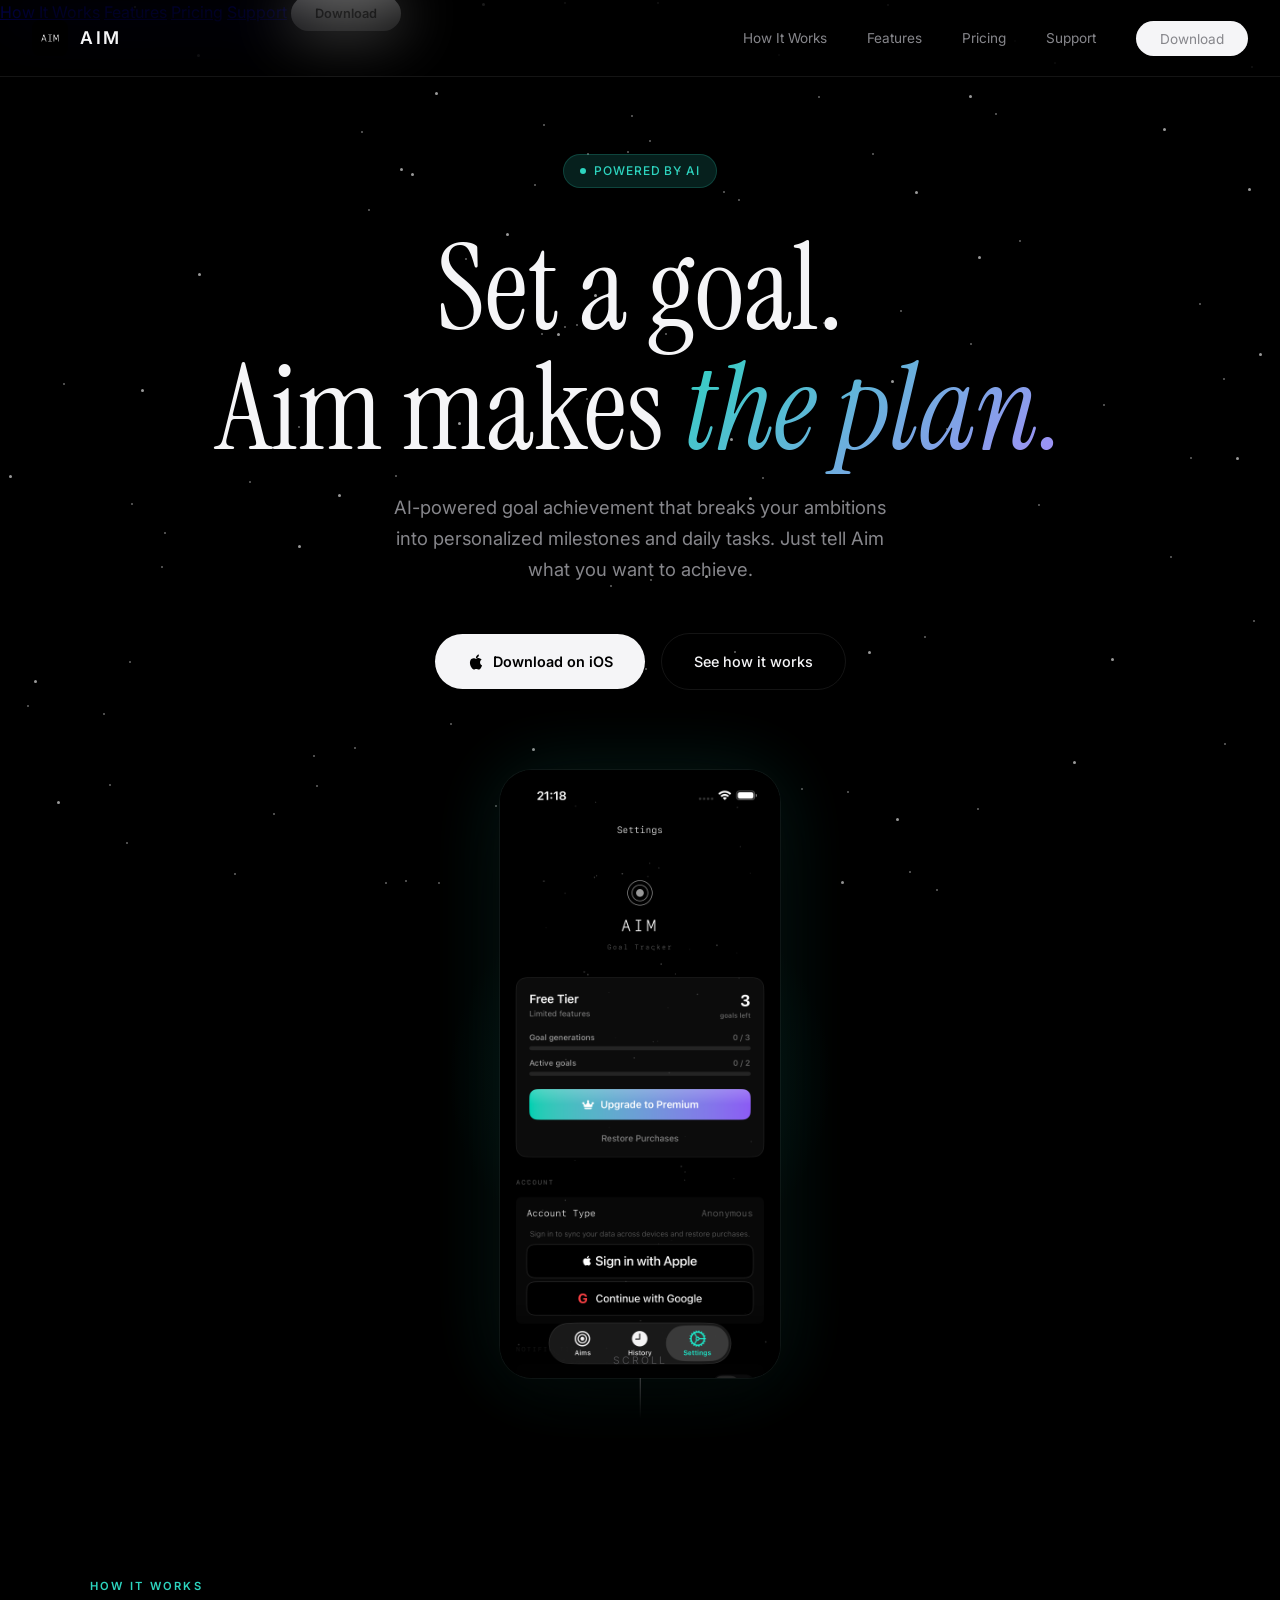
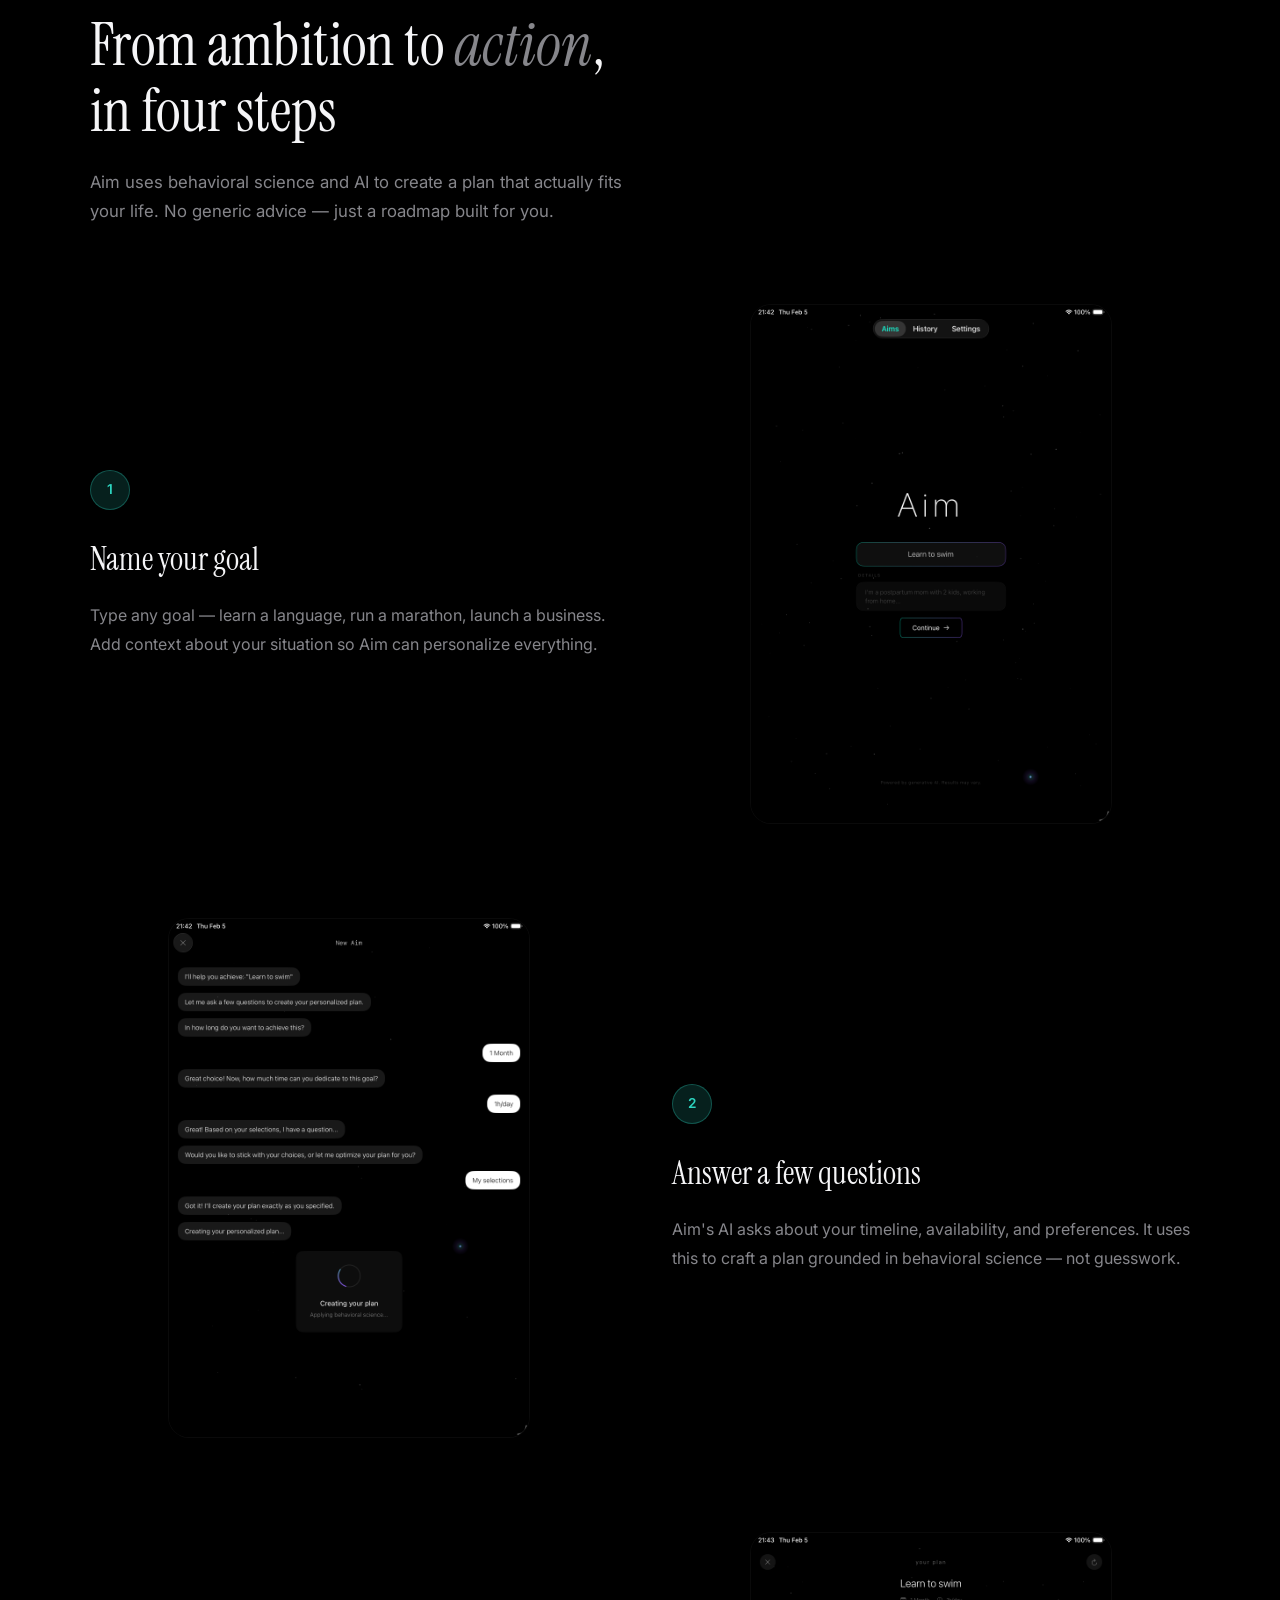
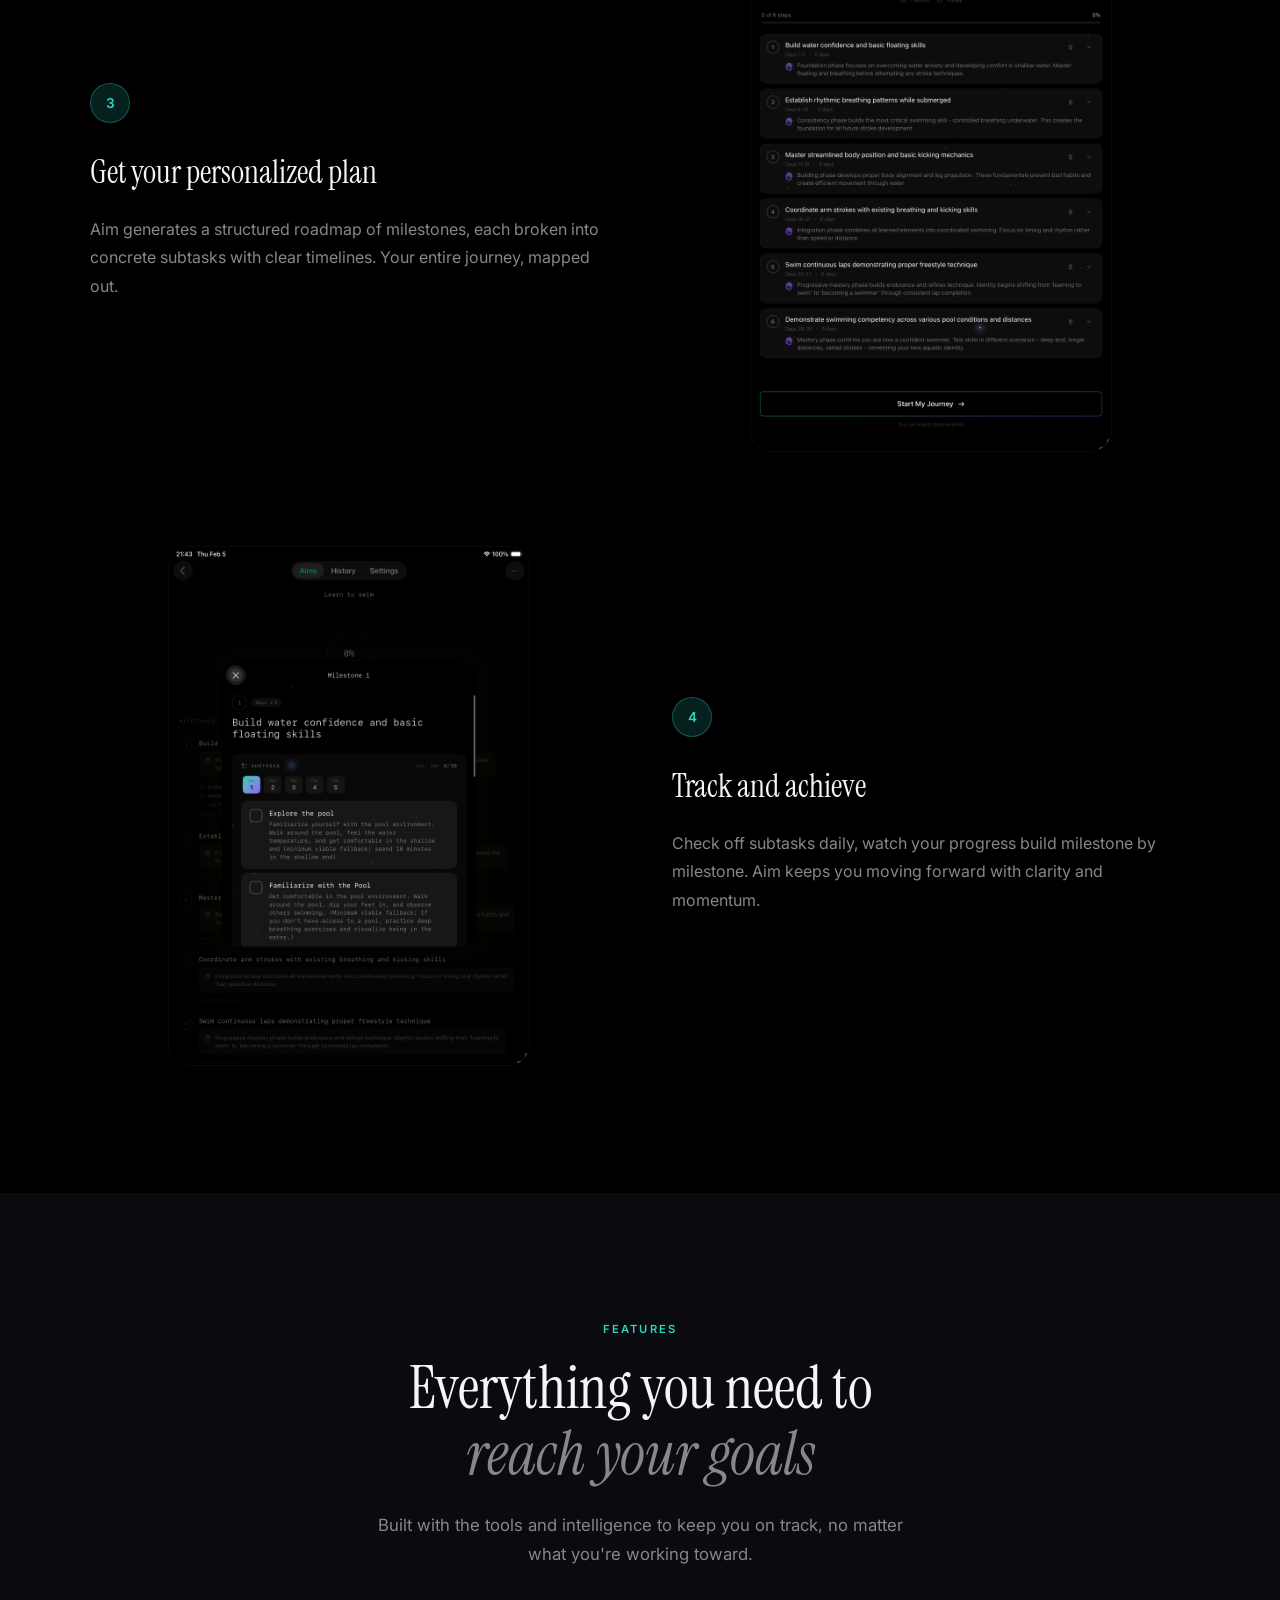
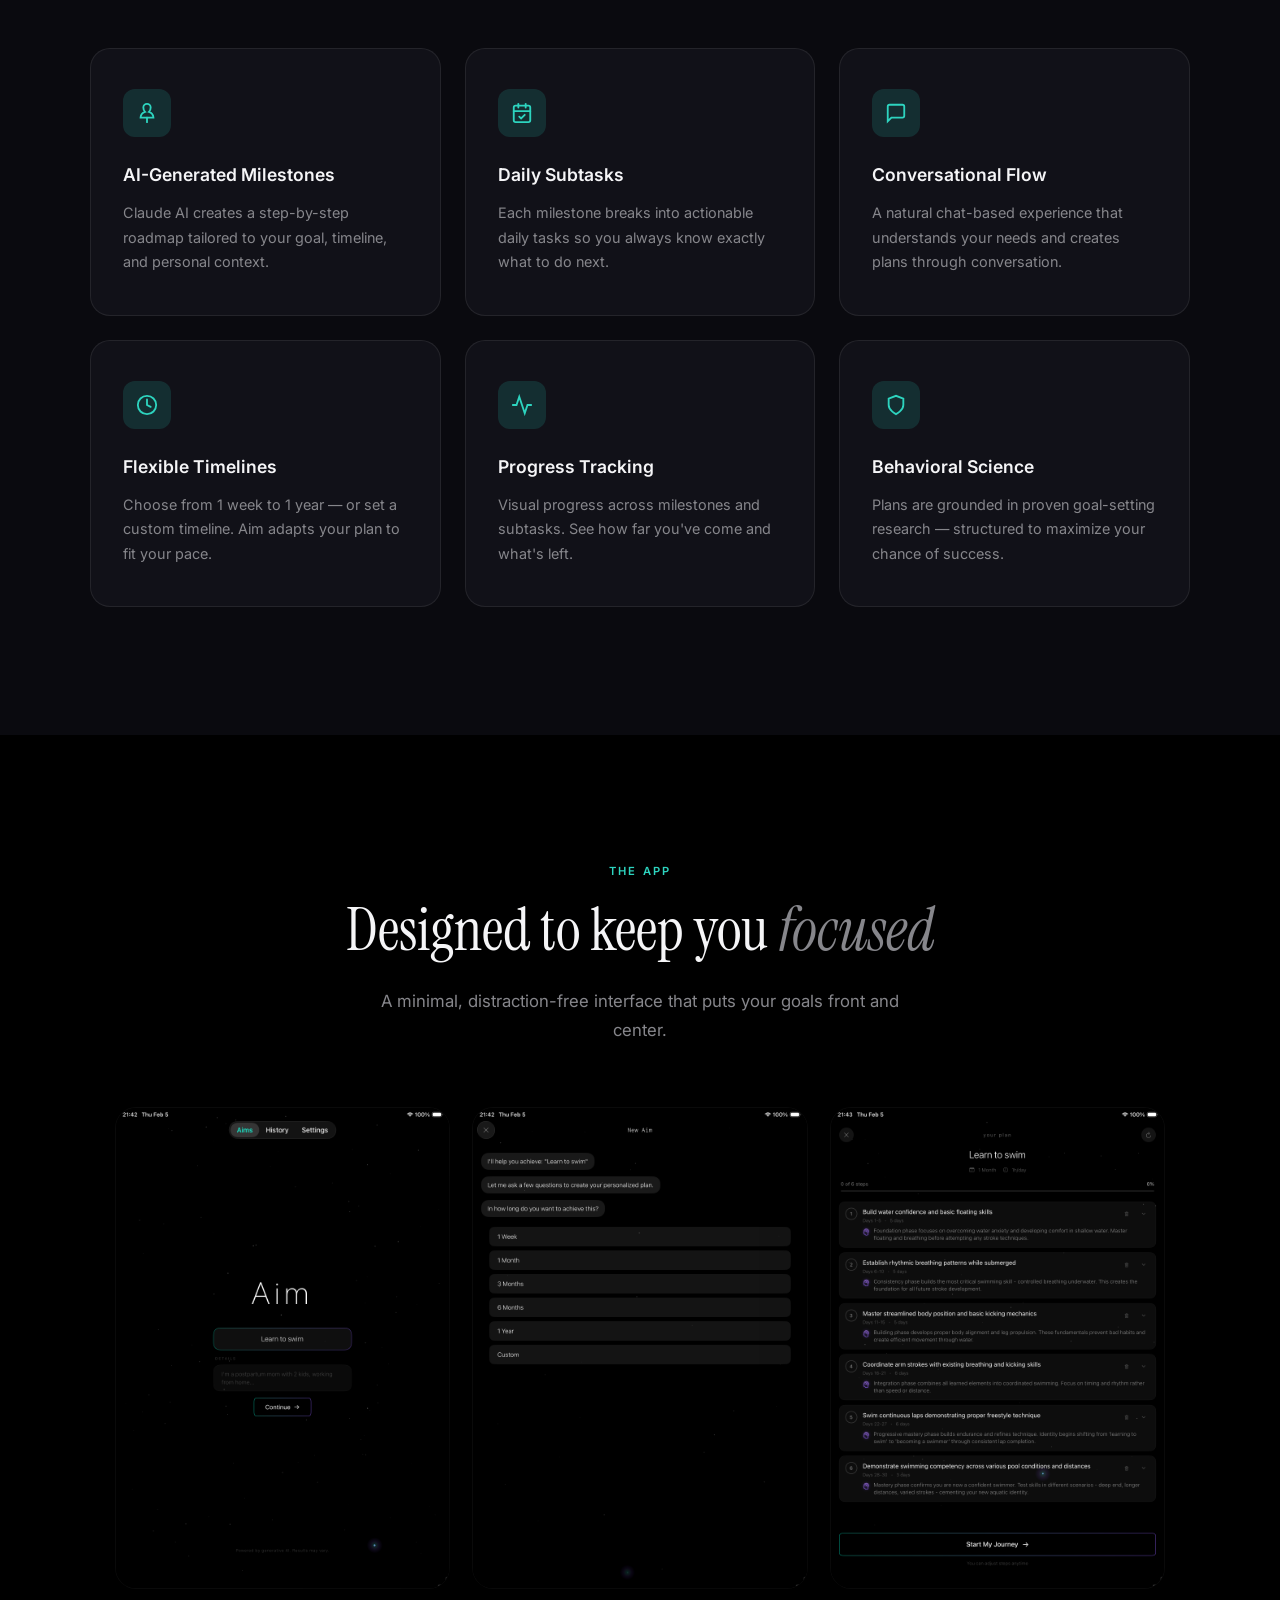
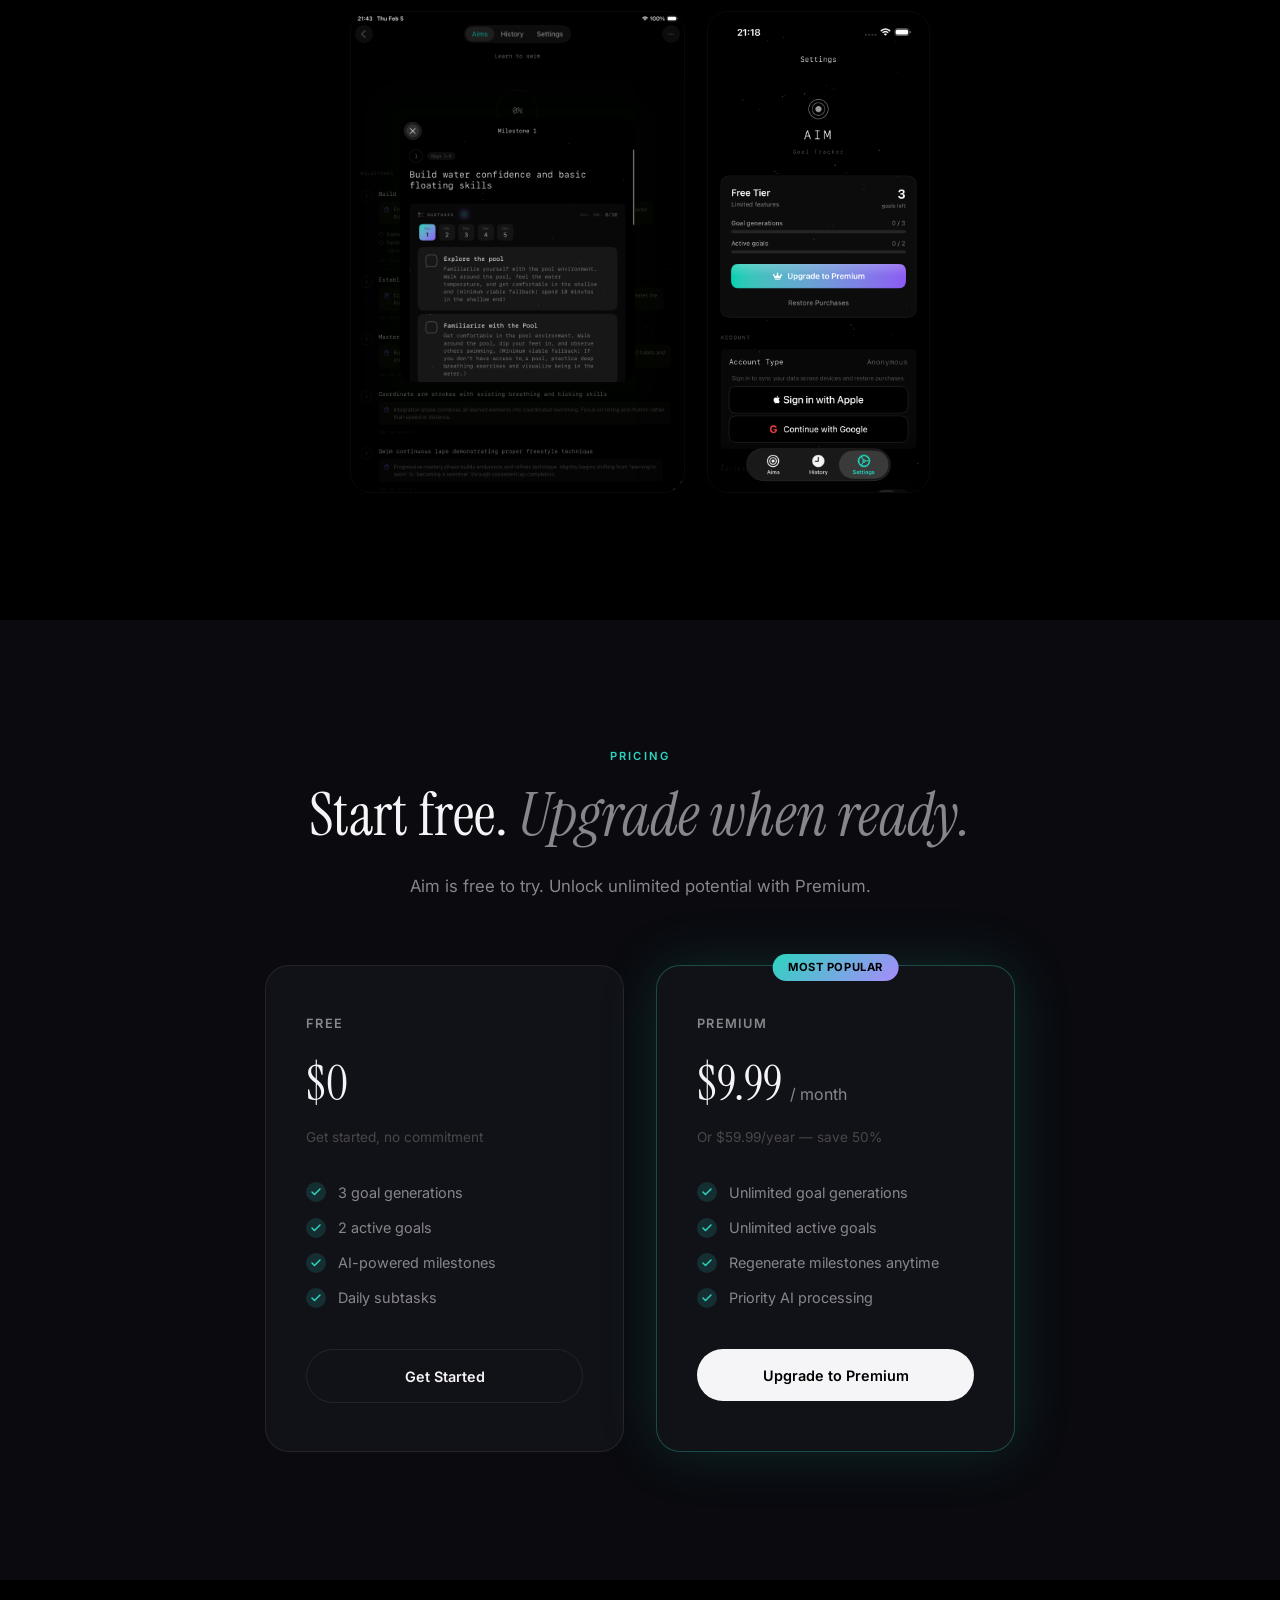
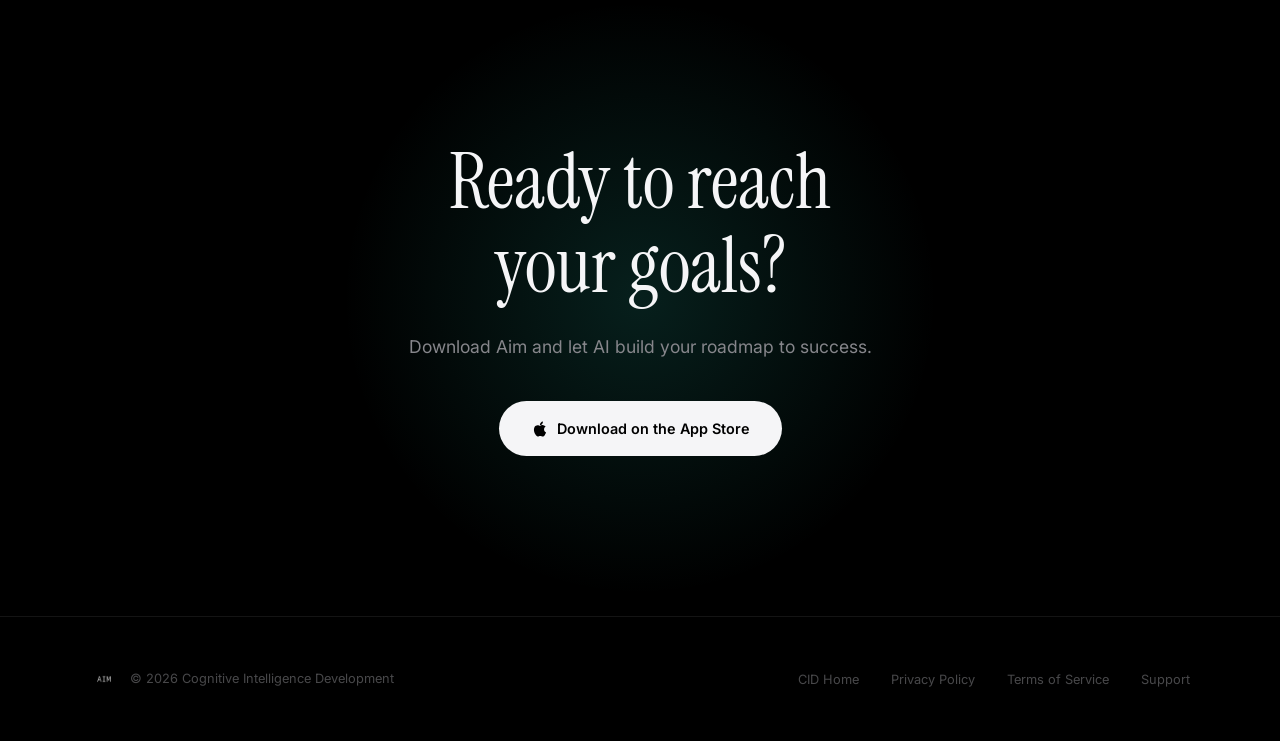
==== aim/index.html @ 1c058f8c "Add Aim landing page and fix Terms pricing - Add Aim product landing page (aim/index.html) with hero" ====
<!DOCTYPE html>
<html lang="en">
<head>
    <meta charset="UTF-8">
    <meta name="viewport" content="width=device-width, initial-scale=1.0">
    <title>Aim — Reach Your Goals with AI</title>
    <meta name="description" content="Aim uses AI to break your goals into personalized milestones and daily tasks. Set a goal, get a plan, achieve anything.">
    <link rel="icon" type="image/png" href="images/app-icon.png">
    <link rel="preconnect" href="https://fonts.googleapis.com">
    <link rel="preconnect" href="https://fonts.gstatic.com" crossorigin>
    <link href="https://fonts.googleapis.com/css2?family=Inter:wght@300;400;500;600;700&family=Instrument+Serif:ital@0;1&display=swap" rel="stylesheet">
    <style>
        :root {
            --bg: #000000;
            --bg-elevated: #0a0a0f;
            --bg-card: #111118;
            --text: #f5f5f7;
            --text-secondary: #86868b;
            --text-muted: #48484a;
            --accent: #2dd4bf;
            --accent-purple: #a78bfa;
            --accent-glow: rgba(45, 212, 191, 0.15);
            --accent-glow-strong: rgba(45, 212, 191, 0.3);
            --border: rgba(255, 255, 255, 0.08);
            --gradient-accent: linear-gradient(135deg, #2dd4bf, #a78bfa);
        }

        * { margin: 0; padding: 0; box-sizing: border-box; }

        html {
            scroll-behavior: smooth;
            -webkit-font-smoothing: antialiased;
        }

        body {
            font-family: 'Inter', -apple-system, sans-serif;
            background: var(--bg);
            color: var(--text);
            line-height: 1.6;
            overflow-x: hidden;
        }

        /* ─── Star Background ─── */
        .stars {
            position: fixed;
            top: 0;
            left: 0;
            width: 100%;
            height: 100%;
            pointer-events: none;
            z-index: 0;
        }

        .star {
            position: absolute;
            width: 2px;
            height: 2px;
            background: rgba(255, 255, 255, 0.4);
            border-radius: 50%;
            animation: twinkle var(--duration) ease-in-out infinite;
            animation-delay: var(--delay);
        }

        @keyframes twinkle {
            0%, 100% { opacity: 0.2; }
            50% { opacity: 0.8; }
        }

        /* ─── Navigation ─── */
        nav {
            position: fixed;
            top: 0;
            left: 0;
            right: 0;
            z-index: 100;
            padding: 1.25rem 2rem;
            display: flex;
            justify-content: space-between;
            align-items: center;
            background: rgba(0, 0, 0, 0.6);
            backdrop-filter: blur(30px);
            -webkit-backdrop-filter: blur(30px);
            border-bottom: 1px solid var(--border);
            transition: all 0.3s ease;
        }

        .nav-logo {
            display: flex;
            align-items: center;
            gap: 0.75rem;
            text-decoration: none;
            color: var(--text);
        }

        .nav-logo img {
            width: 36px;
            height: 36px;
            border-radius: 8px;
        }

        .nav-logo span {
            font-size: 1.1rem;
            font-weight: 600;
            letter-spacing: 0.15em;
            text-transform: uppercase;
        }

        .nav-links {
            display: flex;
            gap: 2.5rem;
            list-style: none;
            align-items: center;
        }

        .nav-links a {
            color: var(--text-secondary);
            text-decoration: none;
            font-size: 0.85rem;
            font-weight: 400;
            transition: color 0.3s;
        }

        .nav-links a:hover {
            color: var(--text);
        }

        .nav-cta {
            padding: 0.6rem 1.5rem;
            background: var(--text);
            color: var(--bg);
            text-decoration: none;
            font-weight: 600;
            font-size: 0.8rem;
            border-radius: 100px;
            transition: all 0.3s ease;
        }

        .nav-cta:hover {
            transform: scale(1.05);
            box-shadow: 0 0 30px rgba(255, 255, 255, 0.15);
        }

        .mobile-toggle {
            display: none;
            background: none;
            border: none;
            cursor: pointer;
            padding: 0.5rem;
        }

        .mobile-toggle span {
            display: block;
            width: 22px;
            height: 2px;
            background: var(--text);
            margin: 5px 0;
            transition: all 0.3s;
        }

        /* ─── Hero ─── */
        .hero {
            min-height: 100vh;
            display: flex;
            flex-direction: column;
            justify-content: center;
            align-items: center;
            text-align: center;
            padding: 8rem 2rem 4rem;
            position: relative;
            z-index: 1;
        }

        .hero-badge {
            display: inline-flex;
            align-items: center;
            gap: 0.5rem;
            padding: 0.4rem 1rem;
            background: var(--accent-glow);
            border: 1px solid rgba(45, 212, 191, 0.2);
            border-radius: 100px;
            font-size: 0.75rem;
            font-weight: 500;
            letter-spacing: 0.08em;
            text-transform: uppercase;
            color: var(--accent);
            margin-bottom: 2.5rem;
            animation: fadeUp 0.8s ease backwards;
        }

        .hero-badge::before {
            content: '';
            width: 6px;
            height: 6px;
            background: var(--accent);
            border-radius: 50%;
            animation: pulse 2s ease infinite;
        }

        @keyframes pulse {
            0%, 100% { opacity: 1; transform: scale(1); }
            50% { opacity: 0.4; transform: scale(1.3); }
        }

        .hero h1 {
            font-family: 'Instrument Serif', serif;
            font-size: clamp(3.5rem, 10vw, 7.5rem);
            font-weight: 400;
            line-height: 1;
            margin-bottom: 1.5rem;
            animation: fadeUp 0.8s ease 0.15s backwards;
        }

        .hero h1 em {
            font-style: italic;
            background: var(--gradient-accent);
            -webkit-background-clip: text;
            -webkit-text-fill-color: transparent;
            background-clip: text;
        }

        .hero-sub {
            max-width: 520px;
            font-size: 1.15rem;
            color: var(--text-secondary);
            margin-bottom: 3rem;
            line-height: 1.7;
            animation: fadeUp 0.8s ease 0.3s backwards;
        }

        .hero-cta {
            display: flex;
            gap: 1rem;
            align-items: center;
            animation: fadeUp 0.8s ease 0.45s backwards;
        }

        .btn-primary {
            display: inline-flex;
            align-items: center;
            gap: 0.5rem;
            padding: 1rem 2rem;
            background: var(--text);
            color: var(--bg);
            text-decoration: none;
            font-weight: 600;
            font-size: 0.9rem;
            border-radius: 100px;
            transition: all 0.3s ease;
        }

        .btn-primary:hover {
            transform: translateY(-2px);
            box-shadow: 0 10px 40px rgba(255, 255, 255, 0.15);
        }

        .btn-secondary {
            display: inline-flex;
            align-items: center;
            gap: 0.5rem;
            padding: 1rem 2rem;
            background: transparent;
            color: var(--text);
            text-decoration: none;
            font-weight: 500;
            font-size: 0.9rem;
            border-radius: 100px;
            border: 1px solid var(--border);
            transition: all 0.3s ease;
        }

        .btn-secondary:hover {
            border-color: var(--text-secondary);
            background: rgba(255, 255, 255, 0.03);
        }

        .hero-phone {
            margin-top: 5rem;
            position: relative;
            animation: fadeUp 1s ease 0.6s backwards;
        }

        .hero-phone img {
            width: 280px;
            border-radius: 32px;
            box-shadow:
                0 0 0 1px rgba(255, 255, 255, 0.05),
                0 40px 100px rgba(0, 0, 0, 0.6),
                0 0 80px var(--accent-glow);
        }

        .hero-glow {
            position: absolute;
            top: 50%;
            left: 50%;
            transform: translate(-50%, -50%);
            width: 400px;
            height: 400px;
            background: radial-gradient(circle, var(--accent-glow), transparent 70%);
            pointer-events: none;
            z-index: -1;
        }

        @keyframes fadeUp {
            from { opacity: 0; transform: translateY(30px); }
            to { opacity: 1; transform: translateY(0); }
        }

        /* ─── Scroll Indicator ─── */
        .scroll-indicator {
            position: absolute;
            bottom: 2rem;
            left: 50%;
            transform: translateX(-50%);
            display: flex;
            flex-direction: column;
            align-items: center;
            gap: 0.5rem;
            color: var(--text-muted);
            font-size: 0.65rem;
            letter-spacing: 0.2em;
            text-transform: uppercase;
            animation: fadeUp 0.8s ease 1s backwards;
        }

        .scroll-line {
            width: 1px;
            height: 40px;
            background: linear-gradient(to bottom, var(--text-muted), transparent);
            animation: scrollPulse 2s ease infinite;
        }

        @keyframes scrollPulse {
            0%, 100% { opacity: 0.3; }
            50% { opacity: 1; }
        }

        /* ─── Section Shared ─── */
        section {
            padding: 8rem 2rem;
            position: relative;
            z-index: 1;
        }

        .section-inner {
            max-width: 1100px;
            margin: 0 auto;
        }

        .section-label {
            font-size: 0.7rem;
            font-weight: 600;
            letter-spacing: 0.2em;
            text-transform: uppercase;
            color: var(--accent);
            margin-bottom: 1rem;
        }

        .section-title {
            font-family: 'Instrument Serif', serif;
            font-size: clamp(2.5rem, 5vw, 3.75rem);
            font-weight: 400;
            line-height: 1.1;
            margin-bottom: 1.5rem;
        }

        .section-title em {
            font-style: italic;
            color: var(--text-secondary);
        }

        .section-desc {
            font-size: 1.05rem;
            color: var(--text-secondary);
            max-width: 560px;
            line-height: 1.7;
        }

        /* ─── How It Works ─── */
        .how-it-works {
            background: var(--bg);
        }

        .steps {
            display: grid;
            gap: 6rem;
            margin-top: 5rem;
        }

        .step {
            display: grid;
            grid-template-columns: 1fr 1fr;
            gap: 4rem;
            align-items: center;
        }

        .step:nth-child(even) .step-visual {
            order: -1;
        }

        .step-number {
            display: inline-flex;
            align-items: center;
            justify-content: center;
            width: 40px;
            height: 40px;
            background: var(--accent-glow);
            border: 1px solid rgba(45, 212, 191, 0.3);
            border-radius: 50%;
            font-size: 0.85rem;
            font-weight: 600;
            color: var(--accent);
            margin-bottom: 1.5rem;
        }

        .step-content h3 {
            font-family: 'Instrument Serif', serif;
            font-size: 2rem;
            font-weight: 400;
            margin-bottom: 1rem;
        }

        .step-content p {
            color: var(--text-secondary);
            font-size: 1rem;
            line-height: 1.8;
        }

        .step-visual {
            display: flex;
            justify-content: center;
        }

        .step-visual img {
            width: 100%;
            max-width: 360px;
            border-radius: 20px;
            box-shadow:
                0 0 0 1px rgba(255, 255, 255, 0.04),
                0 20px 60px rgba(0, 0, 0, 0.5);
        }

        /* ─── Features Grid ─── */
        .features {
            background: var(--bg-elevated);
        }

        .features-header {
            text-align: center;
            margin-bottom: 5rem;
        }

        .features-header .section-desc {
            margin: 0 auto;
        }

        .features-grid {
            display: grid;
            grid-template-columns: repeat(3, 1fr);
            gap: 1.5rem;
        }

        .feature-card {
            background: var(--bg-card);
            border: 1px solid var(--border);
            border-radius: 1.25rem;
            padding: 2.5rem 2rem;
            transition: all 0.4s ease;
            position: relative;
            overflow: hidden;
        }

        .feature-card::before {
            content: '';
            position: absolute;
            top: 0;
            left: 0;
            right: 0;
            height: 1px;
            background: var(--gradient-accent);
            opacity: 0;
            transition: opacity 0.4s;
        }

        .feature-card:hover {
            transform: translateY(-4px);
            border-color: rgba(45, 212, 191, 0.15);
        }

        .feature-card:hover::before {
            opacity: 1;
        }

        .feature-icon {
            width: 48px;
            height: 48px;
            background: var(--accent-glow);
            border-radius: 12px;
            display: flex;
            align-items: center;
            justify-content: center;
            font-size: 1.25rem;
            margin-bottom: 1.5rem;
        }

        .feature-card h3 {
            font-size: 1.1rem;
            font-weight: 600;
            margin-bottom: 0.75rem;
        }

        .feature-card p {
            color: var(--text-secondary);
            font-size: 0.9rem;
            line-height: 1.7;
        }

        /* ─── App Showcase (screenshot gallery) ─── */
        .showcase {
            background: var(--bg);
            overflow: hidden;
        }

        .showcase-header {
            text-align: center;
            margin-bottom: 4rem;
        }

        .showcase-header .section-desc {
            margin: 0 auto;
        }

        .showcase-scroll {
            display: flex;
            gap: 1.5rem;
            justify-content: center;
            flex-wrap: wrap;
        }

        .showcase-scroll img {
            height: 480px;
            border-radius: 20px;
            box-shadow:
                0 0 0 1px rgba(255, 255, 255, 0.04),
                0 20px 60px rgba(0, 0, 0, 0.5);
            transition: transform 0.4s ease;
        }

        .showcase-scroll img:hover {
            transform: scale(1.03);
        }

        /* ─── Pricing ─── */
        .pricing {
            background: var(--bg-elevated);
        }

        .pricing-header {
            text-align: center;
            margin-bottom: 4rem;
        }

        .pricing-header .section-desc {
            margin: 0 auto;
        }

        .pricing-cards {
            display: grid;
            grid-template-columns: repeat(2, 1fr);
            gap: 2rem;
            max-width: 750px;
            margin: 0 auto;
        }

        .pricing-card {
            background: var(--bg-card);
            border: 1px solid var(--border);
            border-radius: 1.5rem;
            padding: 3rem 2.5rem;
            position: relative;
        }

        .pricing-card.featured {
            border-color: rgba(45, 212, 191, 0.3);
            box-shadow: 0 0 60px var(--accent-glow);
        }

        .pricing-card.featured::before {
            content: 'Most Popular';
            position: absolute;
            top: -12px;
            left: 50%;
            transform: translateX(-50%);
            padding: 0.3rem 1rem;
            background: var(--gradient-accent);
            color: var(--bg);
            font-size: 0.7rem;
            font-weight: 700;
            letter-spacing: 0.05em;
            text-transform: uppercase;
            border-radius: 100px;
        }

        .pricing-tier {
            font-size: 0.8rem;
            font-weight: 600;
            letter-spacing: 0.1em;
            text-transform: uppercase;
            color: var(--text-secondary);
            margin-bottom: 0.75rem;
        }

        .pricing-price {
            font-family: 'Instrument Serif', serif;
            font-size: 3rem;
            font-weight: 400;
            margin-bottom: 0.25rem;
        }

        .pricing-price span {
            font-family: 'Inter', sans-serif;
            font-size: 1rem;
            color: var(--text-secondary);
        }

        .pricing-desc {
            color: var(--text-muted);
            font-size: 0.85rem;
            margin-bottom: 2rem;
        }

        .pricing-features {
            list-style: none;
            display: flex;
            flex-direction: column;
            gap: 0.75rem;
            margin-bottom: 2.5rem;
        }

        .pricing-features li {
            display: flex;
            align-items: center;
            gap: 0.75rem;
            font-size: 0.9rem;
            color: var(--text-secondary);
        }

        .pricing-features li::before {
            content: '';
            width: 20px;
            height: 20px;
            background: var(--accent-glow);
            border-radius: 50%;
            display: flex;
            align-items: center;
            justify-content: center;
            flex-shrink: 0;
            background-image: url("data:image/svg+xml,%3Csvg xmlns='http://www.w3.org/2000/svg' width='12' height='12' viewBox='0 0 24 24' fill='none' stroke='%232dd4bf' stroke-width='3' stroke-linecap='round' stroke-linejoin='round'%3E%3Cpolyline points='20 6 9 17 4 12'%3E%3C/polyline%3E%3C/svg%3E");
            background-repeat: no-repeat;
            background-position: center;
        }

        .pricing-btn {
            display: block;
            text-align: center;
            padding: 0.9rem 2rem;
            border-radius: 100px;
            text-decoration: none;
            font-weight: 600;
            font-size: 0.9rem;
            transition: all 0.3s ease;
        }

        .pricing-btn.outline {
            border: 1px solid var(--border);
            color: var(--text);
            background: transparent;
        }

        .pricing-btn.outline:hover {
            border-color: var(--text-secondary);
        }

        .pricing-btn.filled {
            background: var(--text);
            color: var(--bg);
        }

        .pricing-btn.filled:hover {
            transform: translateY(-2px);
            box-shadow: 0 10px 40px rgba(255, 255, 255, 0.15);
        }

        /* ─── Final CTA ─── */
        .final-cta {
            text-align: center;
            padding: 10rem 2rem;
            position: relative;
        }

        .final-cta-glow {
            position: absolute;
            top: 50%;
            left: 50%;
            transform: translate(-50%, -50%);
            width: 600px;
            height: 600px;
            background: radial-gradient(circle, var(--accent-glow), transparent 70%);
            pointer-events: none;
        }

        .final-cta h2 {
            font-family: 'Instrument Serif', serif;
            font-size: clamp(3rem, 6vw, 5rem);
            font-weight: 400;
            line-height: 1.1;
            margin-bottom: 1.5rem;
            position: relative;
        }

        .final-cta p {
            color: var(--text-secondary);
            font-size: 1.1rem;
            margin-bottom: 2.5rem;
            position: relative;
        }

        .final-cta .hero-cta {
            justify-content: center;
            position: relative;
        }

        /* ─── Footer ─── */
        footer {
            border-top: 1px solid var(--border);
            padding: 3rem 2rem;
            position: relative;
            z-index: 1;
        }

        .footer-inner {
            max-width: 1100px;
            margin: 0 auto;
            display: flex;
            justify-content: space-between;
            align-items: center;
        }

        .footer-left {
            display: flex;
            align-items: center;
            gap: 0.75rem;
        }

        .footer-left img {
            width: 28px;
            height: 28px;
            border-radius: 6px;
        }

        .footer-left span {
            color: var(--text-muted);
            font-size: 0.8rem;
        }

        .footer-links {
            display: flex;
            gap: 2rem;
            list-style: none;
        }

        .footer-links a {
            color: var(--text-muted);
            text-decoration: none;
            font-size: 0.8rem;
            transition: color 0.3s;
        }

        .footer-links a:hover {
            color: var(--text-secondary);
        }

        /* ─── Fade-in on scroll ─── */
        .reveal {
            opacity: 0;
            transform: translateY(40px);
            transition: opacity 0.8s ease, transform 0.8s ease;
        }

        .reveal.visible {
            opacity: 1;
            transform: translateY(0);
        }

        /* ─── Mobile ─── */
        @media (max-width: 768px) {
            nav { padding: 1rem 1.25rem; }

            .nav-links { display: none; }

            .mobile-toggle { display: block; }

            .mobile-nav {
                display: none;
                position: fixed;
                top: 0;
                left: 0;
                right: 0;
                bottom: 0;
                background: var(--bg);
                z-index: 99;
                flex-direction: column;
                justify-content: center;
                align-items: center;
                gap: 2rem;
            }

            .mobile-nav.active {
                display: flex;
            }

            .mobile-nav a {
                color: var(--text);
                text-decoration: none;
                font-size: 1.25rem;
                font-family: 'Instrument Serif', serif;
            }

            .hero { padding: 7rem 1.5rem 3rem; }

            .hero-phone img { width: 220px; border-radius: 24px; }

            section { padding: 5rem 1.5rem; }

            .step {
                grid-template-columns: 1fr;
                gap: 2rem;
            }

            .step:nth-child(even) .step-visual {
                order: 0;
            }

            .step-visual img {
                max-width: 260px;
            }

            .features-grid {
                grid-template-columns: 1fr;
            }

            .showcase-scroll img {
                height: 320px;
            }

            .pricing-cards {
                grid-template-columns: 1fr;
            }

            .footer-inner {
                flex-direction: column;
                gap: 1.5rem;
                text-align: center;
            }

            .footer-links {
                flex-wrap: wrap;
                justify-content: center;
            }
        }

        @media (max-width: 480px) {
            .hero h1 { font-size: 3rem; }
            .hero-cta { flex-direction: column; }
        }
    </style>
</head>
<body>

<!-- Stars Background -->
<div class="stars" id="stars"></div>

<!-- Mobile Nav Overlay -->
<div class="mobile-nav" id="mobileNav">
    <a href="#how-it-works" onclick="closeMobile()">How It Works</a>
    <a href="#features" onclick="closeMobile()">Features</a>
    <a href="#pricing" onclick="closeMobile()">Pricing</a>
    <a href="support/" onclick="closeMobile()">Support</a>
    <a class="nav-cta" href="#download" onclick="closeMobile()">Download</a>
</div>

<!-- Navigation -->
<nav>
    <a class="nav-logo" href="./">
        <img src="images/app-icon.png" alt="Aim">
        <span>Aim</span>
    </a>
    <ul class="nav-links">
        <li><a href="#how-it-works">How It Works</a></li>
        <li><a href="#features">Features</a></li>
        <li><a href="#pricing">Pricing</a></li>
        <li><a href="support/">Support</a></li>
        <li><a class="nav-cta" href="#download">Download</a></li>
    </ul>
    <button class="mobile-toggle" id="mobileToggle" aria-label="Menu">
        <span></span><span></span><span></span>
    </button>
</nav>

<!-- Hero -->
<section class="hero">
    <div class="hero-badge">Powered by AI</div>
    <h1>Set a goal.<br>Aim makes <em>the plan.</em></h1>
    <p class="hero-sub">AI-powered goal achievement that breaks your ambitions into personalized milestones and daily tasks. Just tell Aim what you want to achieve.</p>
    <div class="hero-cta">
        <a class="btn-primary" href="#download">
            <svg width="18" height="18" viewBox="0 0 24 24" fill="currentColor"><path d="M18.71 19.5c-.83 1.24-1.71 2.45-3.05 2.47-1.34.03-1.77-.79-3.29-.79-1.53 0-2 .77-3.27.82-1.31.05-2.3-1.32-3.14-2.53C4.25 17 2.94 12.45 4.7 9.39c.87-1.52 2.43-2.48 4.12-2.51 1.28-.02 2.5.87 3.29.87.78 0 2.26-1.07 3.8-.91.65.03 2.47.26 3.64 1.98-.09.06-2.17 1.28-2.15 3.81.03 3.02 2.65 4.03 2.68 4.04-.03.07-.42 1.44-1.38 2.83M13 3.5c.73-.83 1.94-1.46 2.94-1.5.13 1.17-.34 2.35-1.04 3.19-.69.85-1.83 1.51-2.95 1.42-.15-1.15.41-2.35 1.05-3.11z"/></svg>
            Download on iOS
        </a>
        <a class="btn-secondary" href="#how-it-works">See how it works</a>
    </div>
    <div class="hero-phone">
        <div class="hero-glow"></div>
        <img src="images/screenshot-settings.png" alt="Aim app">
    </div>
    <div class="scroll-indicator">
        <span>Scroll</span>
        <div class="scroll-line"></div>
    </div>
</section>

<!-- How It Works -->
<section class="how-it-works" id="how-it-works">
    <div class="section-inner">
        <div class="reveal">
            <div class="section-label">How It Works</div>
            <h2 class="section-title">From ambition to <em>action</em>,<br>in four steps</h2>
            <p class="section-desc">Aim uses behavioral science and AI to create a plan that actually fits your life. No generic advice — just a roadmap built for you.</p>
        </div>

        <div class="steps">
            <!-- Step 1 -->
            <div class="step reveal">
                <div class="step-content">
                    <div class="step-number">1</div>
                    <h3>Name your goal</h3>
                    <p>Type any goal — learn a language, run a marathon, launch a business. Add context about your situation so Aim can personalize everything.</p>
                </div>
                <div class="step-visual">
                    <img src="images/screenshot-home.png" alt="Enter your goal in Aim">
                </div>
            </div>

            <!-- Step 2 -->
            <div class="step reveal">
                <div class="step-content">
                    <div class="step-number">2</div>
                    <h3>Answer a few questions</h3>
                    <p>Aim's AI asks about your timeline, availability, and preferences. It uses this to craft a plan grounded in behavioral science — not guesswork.</p>
                </div>
                <div class="step-visual">
                    <img src="images/screenshot-ai-chat.png" alt="AI conversation in Aim">
                </div>
            </div>

            <!-- Step 3 -->
            <div class="step reveal">
                <div class="step-content">
                    <div class="step-number">3</div>
                    <h3>Get your personalized plan</h3>
                    <p>Aim generates a structured roadmap of milestones, each broken into concrete subtasks with clear timelines. Your entire journey, mapped out.</p>
                </div>
                <div class="step-visual">
                    <img src="images/screenshot-plan.png" alt="Your personalized plan in Aim">
                </div>
            </div>

            <!-- Step 4 -->
            <div class="step reveal">
                <div class="step-content">
                    <div class="step-number">4</div>
                    <h3>Track and achieve</h3>
                    <p>Check off subtasks daily, watch your progress build milestone by milestone. Aim keeps you moving forward with clarity and momentum.</p>
                </div>
                <div class="step-visual">
                    <img src="images/screenshot-milestone.png" alt="Track milestones in Aim">
                </div>
            </div>
        </div>
    </div>
</section>

<!-- Features -->
<section class="features" id="features">
    <div class="section-inner">
        <div class="features-header reveal">
            <div class="section-label">Features</div>
            <h2 class="section-title">Everything you need to<br><em>reach your goals</em></h2>
            <p class="section-desc">Built with the tools and intelligence to keep you on track, no matter what you're working toward.</p>
        </div>

        <div class="features-grid">
            <div class="feature-card reveal">
                <div class="feature-icon">
                    <svg width="22" height="22" viewBox="0 0 24 24" fill="none" stroke="var(--accent)" stroke-width="2" stroke-linecap="round"><path d="M12 2a4 4 0 0 0-4 4c0 2.05.77 3.6 1.87 4.68A7 7 0 0 0 5 17h14a7 7 0 0 0-4.87-6.32C15.23 9.6 16 8.05 16 6a4 4 0 0 0-4-4z"/><line x1="12" y1="17" x2="12" y2="22"/></svg>
                </div>
                <h3>AI-Generated Milestones</h3>
                <p>Claude AI creates a step-by-step roadmap tailored to your goal, timeline, and personal context.</p>
            </div>

            <div class="feature-card reveal">
                <div class="feature-icon">
                    <svg width="22" height="22" viewBox="0 0 24 24" fill="none" stroke="var(--accent)" stroke-width="2" stroke-linecap="round"><rect x="3" y="4" width="18" height="18" rx="2"/><line x1="16" y1="2" x2="16" y2="6"/><line x1="8" y1="2" x2="8" y2="6"/><line x1="3" y1="10" x2="21" y2="10"/><path d="m9 16 2 2 4-4"/></svg>
                </div>
                <h3>Daily Subtasks</h3>
                <p>Each milestone breaks into actionable daily tasks so you always know exactly what to do next.</p>
            </div>

            <div class="feature-card reveal">
                <div class="feature-icon">
                    <svg width="22" height="22" viewBox="0 0 24 24" fill="none" stroke="var(--accent)" stroke-width="2" stroke-linecap="round"><path d="M21 15a2 2 0 0 1-2 2H7l-4 4V5a2 2 0 0 1 2-2h14a2 2 0 0 1 2 2z"/></svg>
                </div>
                <h3>Conversational Flow</h3>
                <p>A natural chat-based experience that understands your needs and creates plans through conversation.</p>
            </div>

            <div class="feature-card reveal">
                <div class="feature-icon">
                    <svg width="22" height="22" viewBox="0 0 24 24" fill="none" stroke="var(--accent)" stroke-width="2" stroke-linecap="round"><circle cx="12" cy="12" r="10"/><polyline points="12 6 12 12 16 14"/></svg>
                </div>
                <h3>Flexible Timelines</h3>
                <p>Choose from 1 week to 1 year — or set a custom timeline. Aim adapts your plan to fit your pace.</p>
            </div>

            <div class="feature-card reveal">
                <div class="feature-icon">
                    <svg width="22" height="22" viewBox="0 0 24 24" fill="none" stroke="var(--accent)" stroke-width="2" stroke-linecap="round"><path d="M22 12h-4l-3 9L9 3l-3 9H2"/></svg>
                </div>
                <h3>Progress Tracking</h3>
                <p>Visual progress across milestones and subtasks. See how far you've come and what's left.</p>
            </div>

            <div class="feature-card reveal">
                <div class="feature-icon">
                    <svg width="22" height="22" viewBox="0 0 24 24" fill="none" stroke="var(--accent)" stroke-width="2" stroke-linecap="round"><path d="M12 22s8-4 8-10V5l-8-3-8 3v7c0 6 8 10 8 10z"/></svg>
                </div>
                <h3>Behavioral Science</h3>
                <p>Plans are grounded in proven goal-setting research — structured to maximize your chance of success.</p>
            </div>
        </div>
    </div>
</section>

<!-- App Showcase -->
<section class="showcase" id="showcase">
    <div class="section-inner">
        <div class="showcase-header reveal">
            <div class="section-label">The App</div>
            <h2 class="section-title">Designed to keep you <em>focused</em></h2>
            <p class="section-desc">A minimal, distraction-free interface that puts your goals front and center.</p>
        </div>
        <div class="showcase-scroll reveal">
            <img src="images/screenshot-home.png" alt="Aim home screen">
            <img src="images/screenshot-timeline.png" alt="Aim timeline selection">
            <img src="images/screenshot-plan.png" alt="Aim goal plan">
            <img src="images/screenshot-milestone.png" alt="Aim milestone detail">
            <img src="images/screenshot-settings.png" alt="Aim settings">
        </div>
    </div>
</section>

<!-- Pricing -->
<section class="pricing" id="pricing">
    <div class="section-inner">
        <div class="pricing-header reveal">
            <div class="section-label">Pricing</div>
            <h2 class="section-title">Start free. <em>Upgrade when ready.</em></h2>
            <p class="section-desc">Aim is free to try. Unlock unlimited potential with Premium.</p>
        </div>

        <div class="pricing-cards">
            <div class="pricing-card reveal">
                <div class="pricing-tier">Free</div>
                <div class="pricing-price">$0</div>
                <div class="pricing-desc">Get started, no commitment</div>
                <ul class="pricing-features">
                    <li>3 goal generations</li>
                    <li>2 active goals</li>
                    <li>AI-powered milestones</li>
                    <li>Daily subtasks</li>
                </ul>
                <a class="pricing-btn outline" href="#download">Get Started</a>
            </div>

            <div class="pricing-card featured reveal">
                <div class="pricing-tier">Premium</div>
                <div class="pricing-price">$9.99 <span>/ month</span></div>
                <div class="pricing-desc">Or $59.99/year — save 50%</div>
                <ul class="pricing-features">
                    <li>Unlimited goal generations</li>
                    <li>Unlimited active goals</li>
                    <li>Regenerate milestones anytime</li>
                    <li>Priority AI processing</li>
                </ul>
                <a class="pricing-btn filled" href="#download">Upgrade to Premium</a>
            </div>
        </div>
    </div>
</section>

<!-- Final CTA -->
<section class="final-cta" id="download">
    <div class="final-cta-glow"></div>
    <h2>Ready to reach<br>your goals?</h2>
    <p>Download Aim and let AI build your roadmap to success.</p>
    <div class="hero-cta">
        <a class="btn-primary" href="#">
            <svg width="18" height="18" viewBox="0 0 24 24" fill="currentColor"><path d="M18.71 19.5c-.83 1.24-1.71 2.45-3.05 2.47-1.34.03-1.77-.79-3.29-.79-1.53 0-2 .77-3.27.82-1.31.05-2.3-1.32-3.14-2.53C4.25 17 2.94 12.45 4.7 9.39c.87-1.52 2.43-2.48 4.12-2.51 1.28-.02 2.5.87 3.29.87.78 0 2.26-1.07 3.8-.91.65.03 2.47.26 3.64 1.98-.09.06-2.17 1.28-2.15 3.81.03 3.02 2.65 4.03 2.68 4.04-.03.07-.42 1.44-1.38 2.83M13 3.5c.73-.83 1.94-1.46 2.94-1.5.13 1.17-.34 2.35-1.04 3.19-.69.85-1.83 1.51-2.95 1.42-.15-1.15.41-2.35 1.05-3.11z"/></svg>
            Download on the App Store
        </a>
    </div>
</section>

<!-- Footer -->
<footer>
    <div class="footer-inner">
        <div class="footer-left">
            <img src="images/app-icon.png" alt="Aim">
            <span>&copy; 2026 Cognitive Intelligence Development</span>
        </div>
        <ul class="footer-links">
            <li><a href="../">CID Home</a></li>
            <li><a href="privacy.html">Privacy Policy</a></li>
            <li><a href="terms.html">Terms of Service</a></li>
            <li><a href="support/">Support</a></li>
        </ul>
    </div>
</footer>

<script>
    // Generate stars
    const starsEl = document.getElementById('stars');
    for (let i = 0; i < 120; i++) {
        const star = document.createElement('div');
        star.className = 'star';
        star.style.left = Math.random() * 100 + '%';
        star.style.top = Math.random() * 100 + '%';
        star.style.setProperty('--duration', (2 + Math.random() * 4) + 's');
        star.style.setProperty('--delay', (Math.random() * 4) + 's');
        if (Math.random() > 0.7) {
            star.style.width = '3px';
            star.style.height = '3px';
            star.style.background = 'rgba(255,255,255,0.6)';
        }
        starsEl.appendChild(star);
    }

    // Mobile menu
    const toggle = document.getElementById('mobileToggle');
    const mobileNav = document.getElementById('mobileNav');
    toggle.addEventListener('click', () => {
        mobileNav.classList.toggle('active');
        toggle.classList.toggle('active');
    });
    function closeMobile() {
        mobileNav.classList.remove('active');
        toggle.classList.remove('active');
    }

    // Scroll reveal
    const reveals = document.querySelectorAll('.reveal');
    const observer = new IntersectionObserver((entries) => {
        entries.forEach(entry => {
            if (entry.isIntersecting) {
                entry.target.classList.add('visible');
            }
        });
    }, { threshold: 0.15 });
    reveals.forEach(el => observer.observe(el));

    // Nav background on scroll
    const nav = document.querySelector('nav');
    window.addEventListener('scroll', () => {
        if (window.scrollY > 50) {
            nav.style.background = 'rgba(0, 0, 0, 0.85)';
        } else {
            nav.style.background = 'rgba(0, 0, 0, 0.6)';
        }
    });
</script>
</body>
</html>
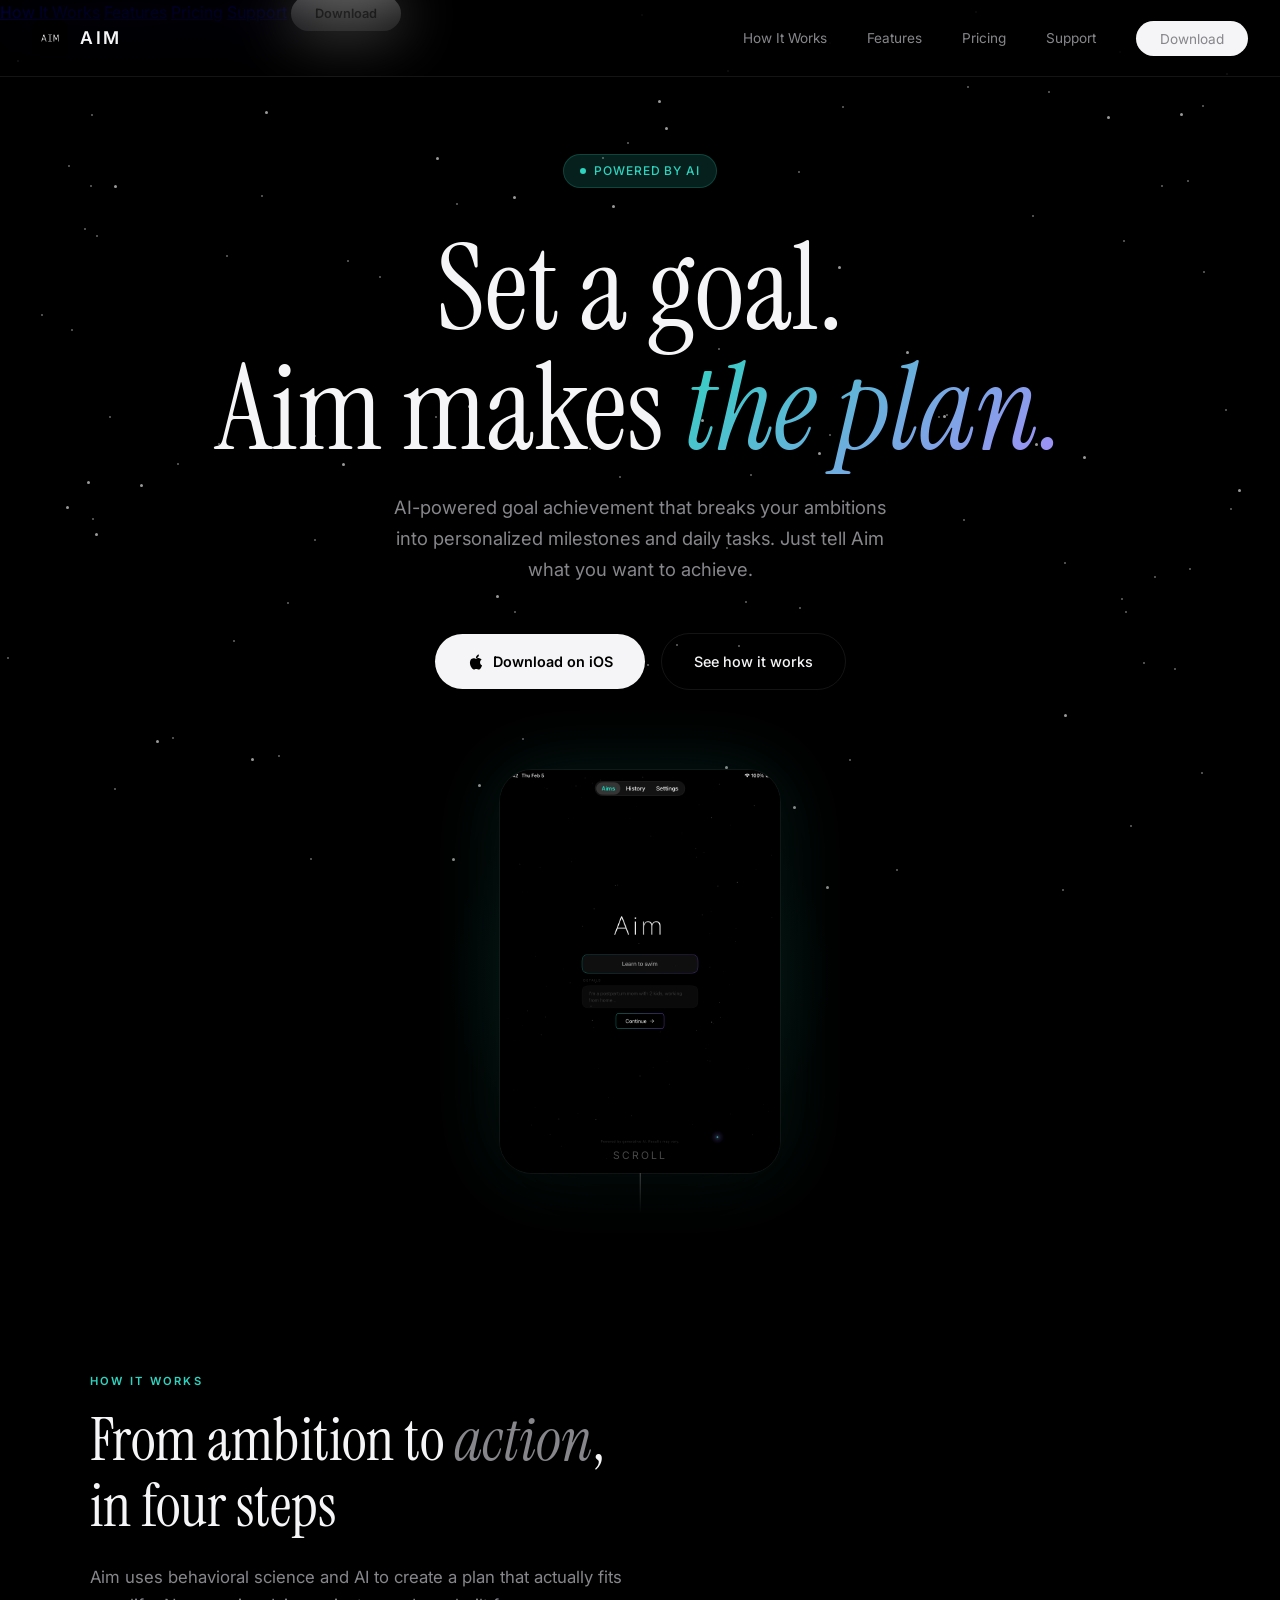
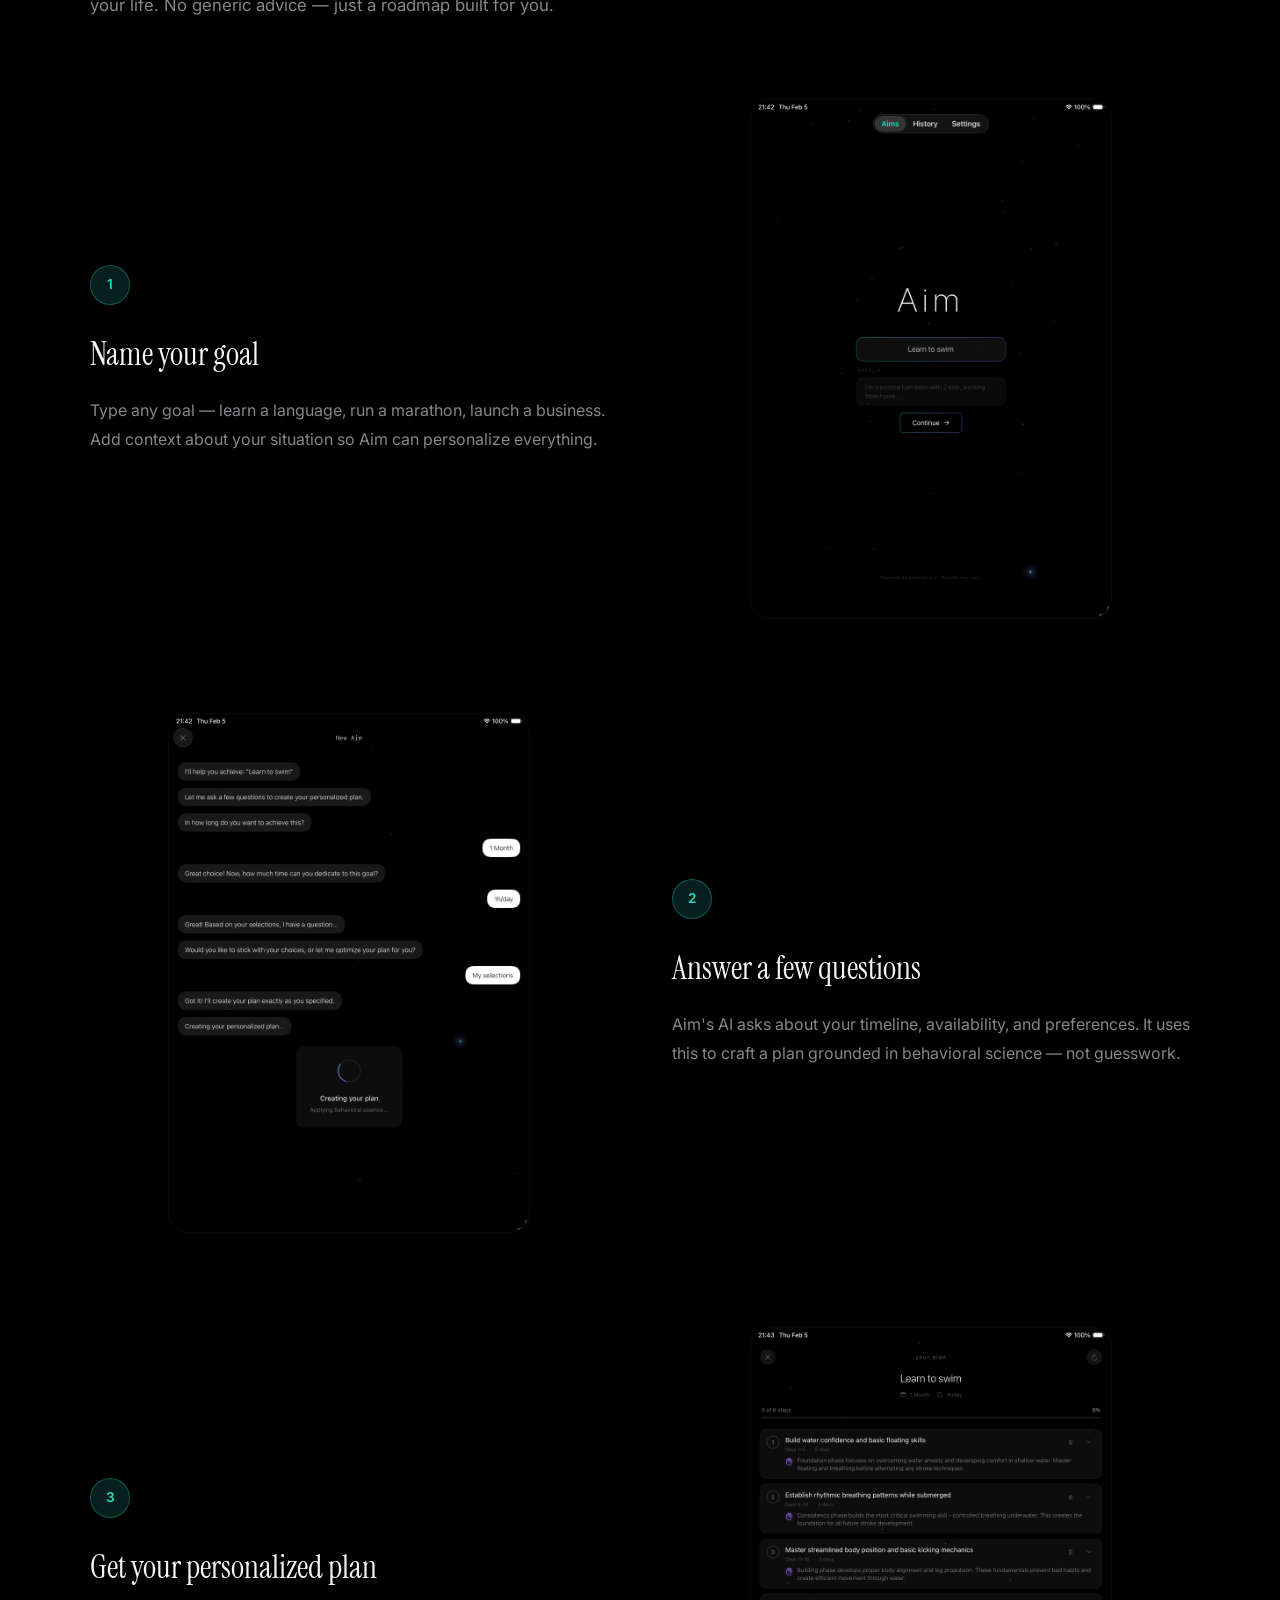
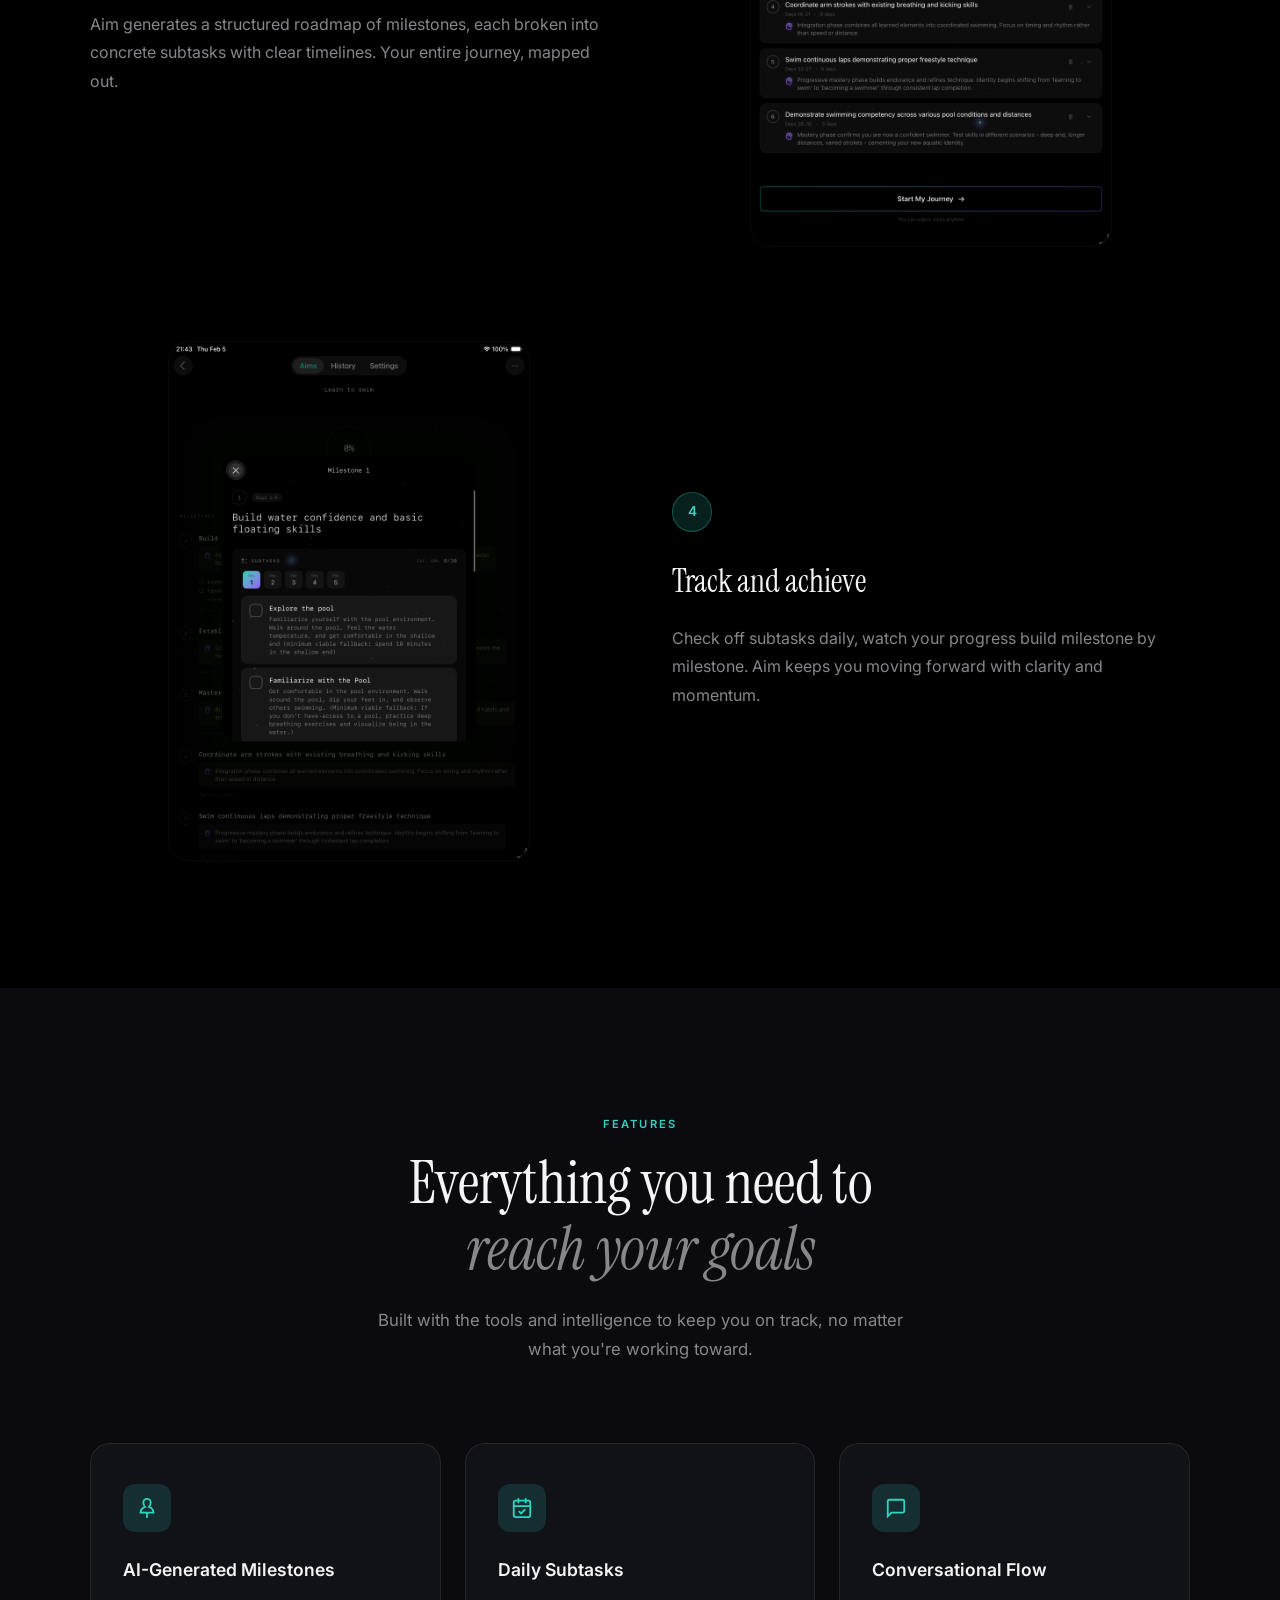
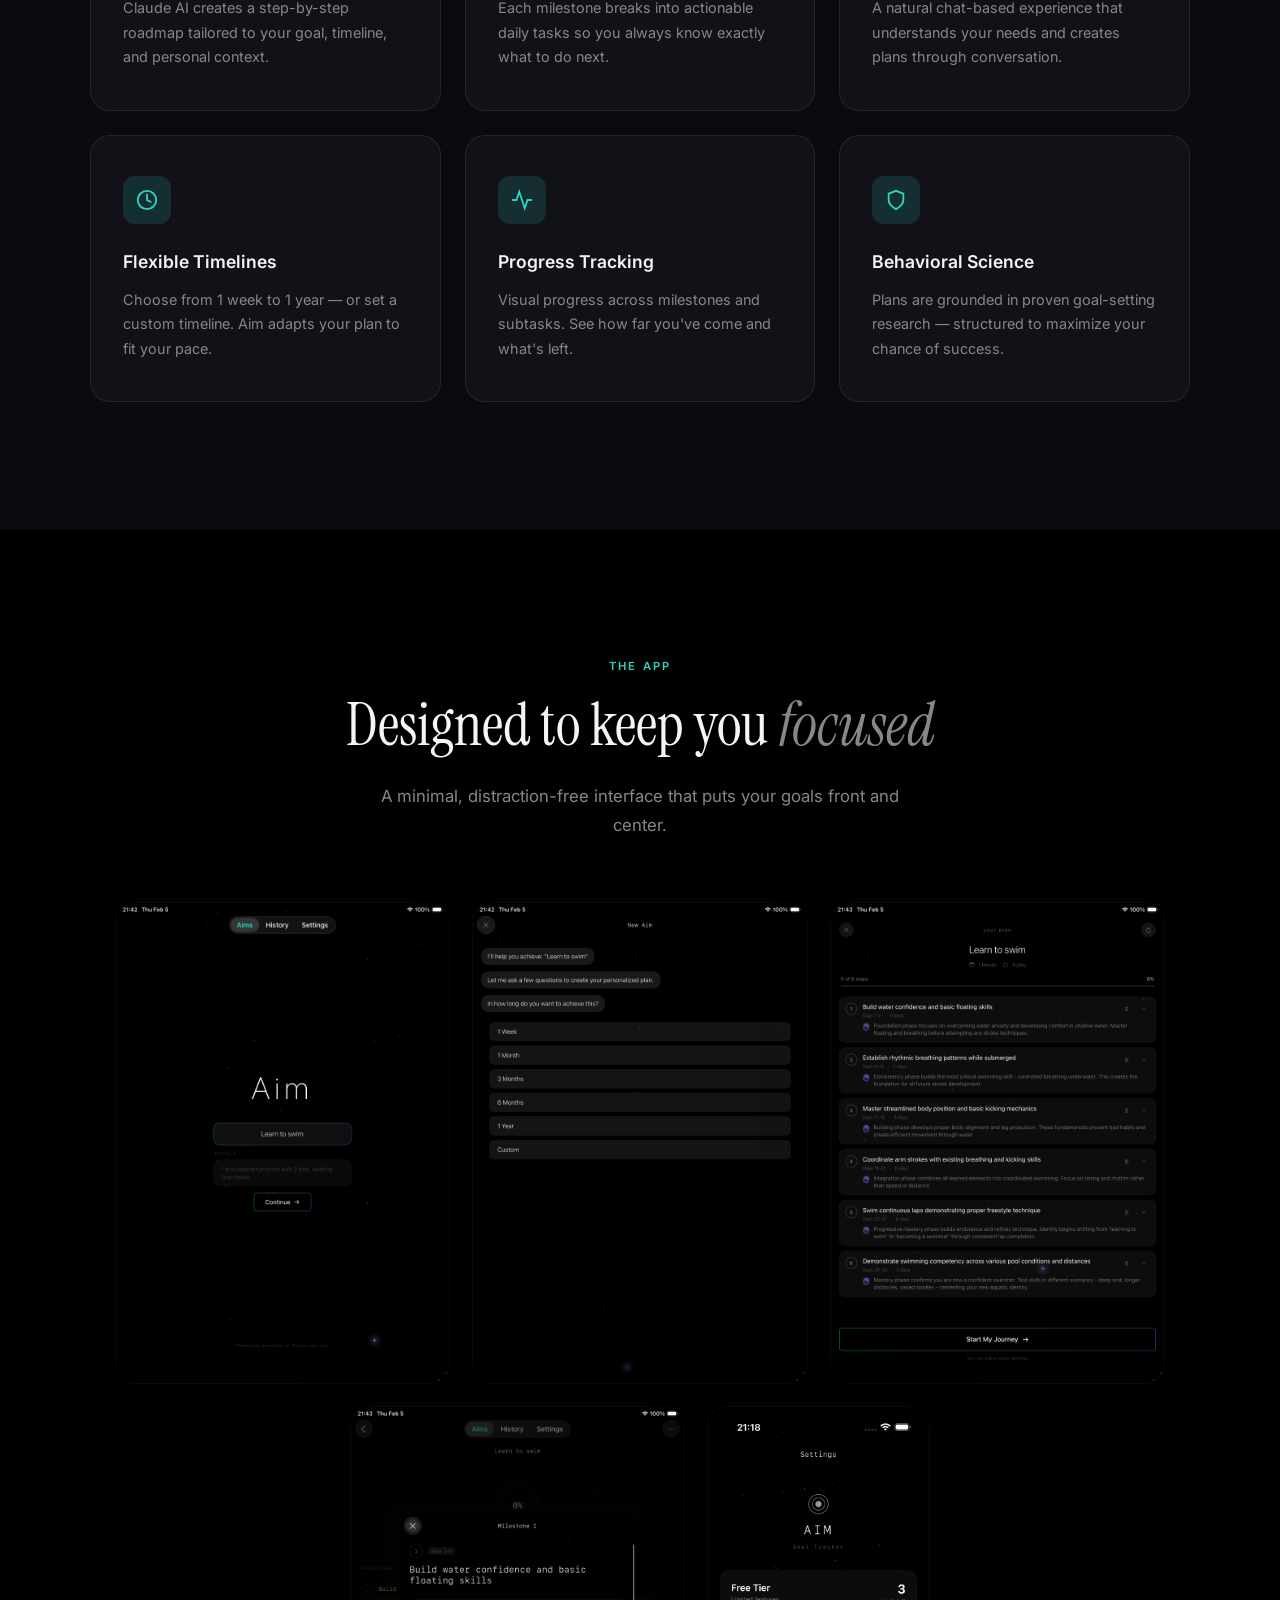
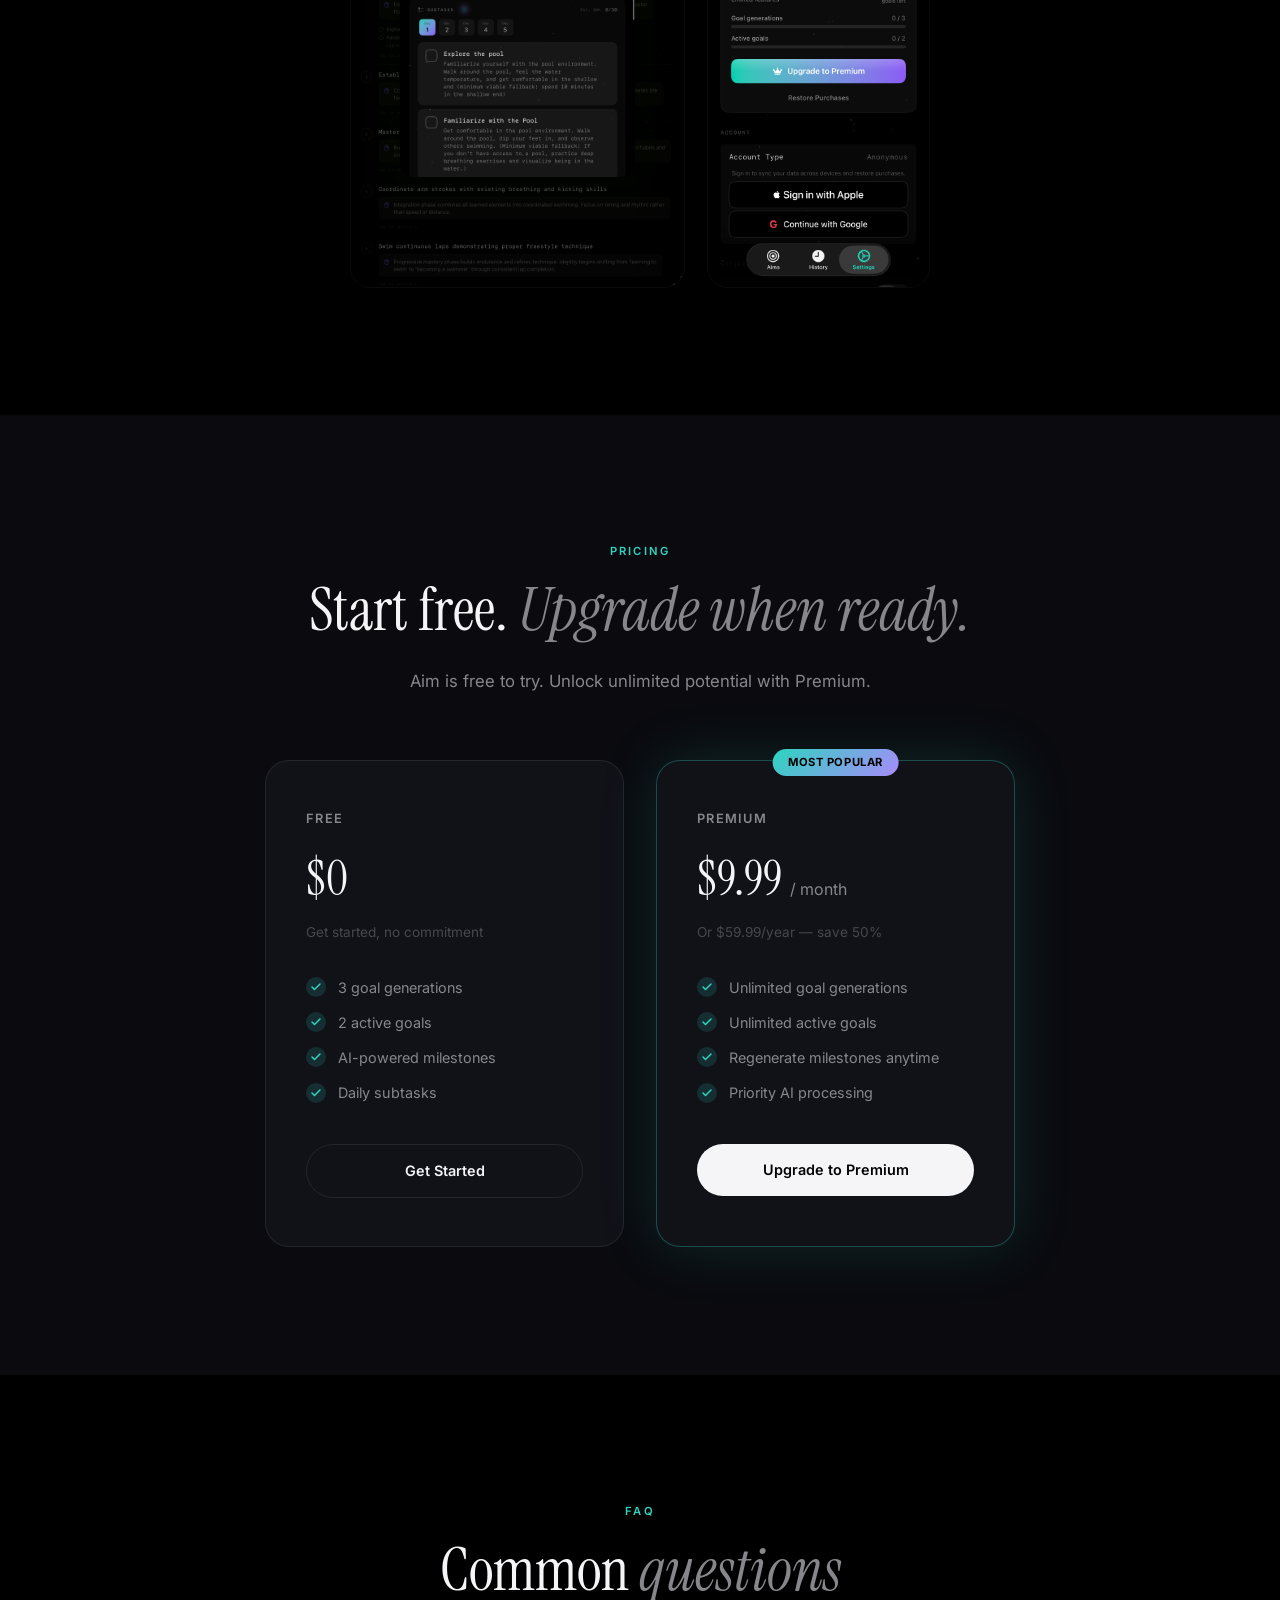
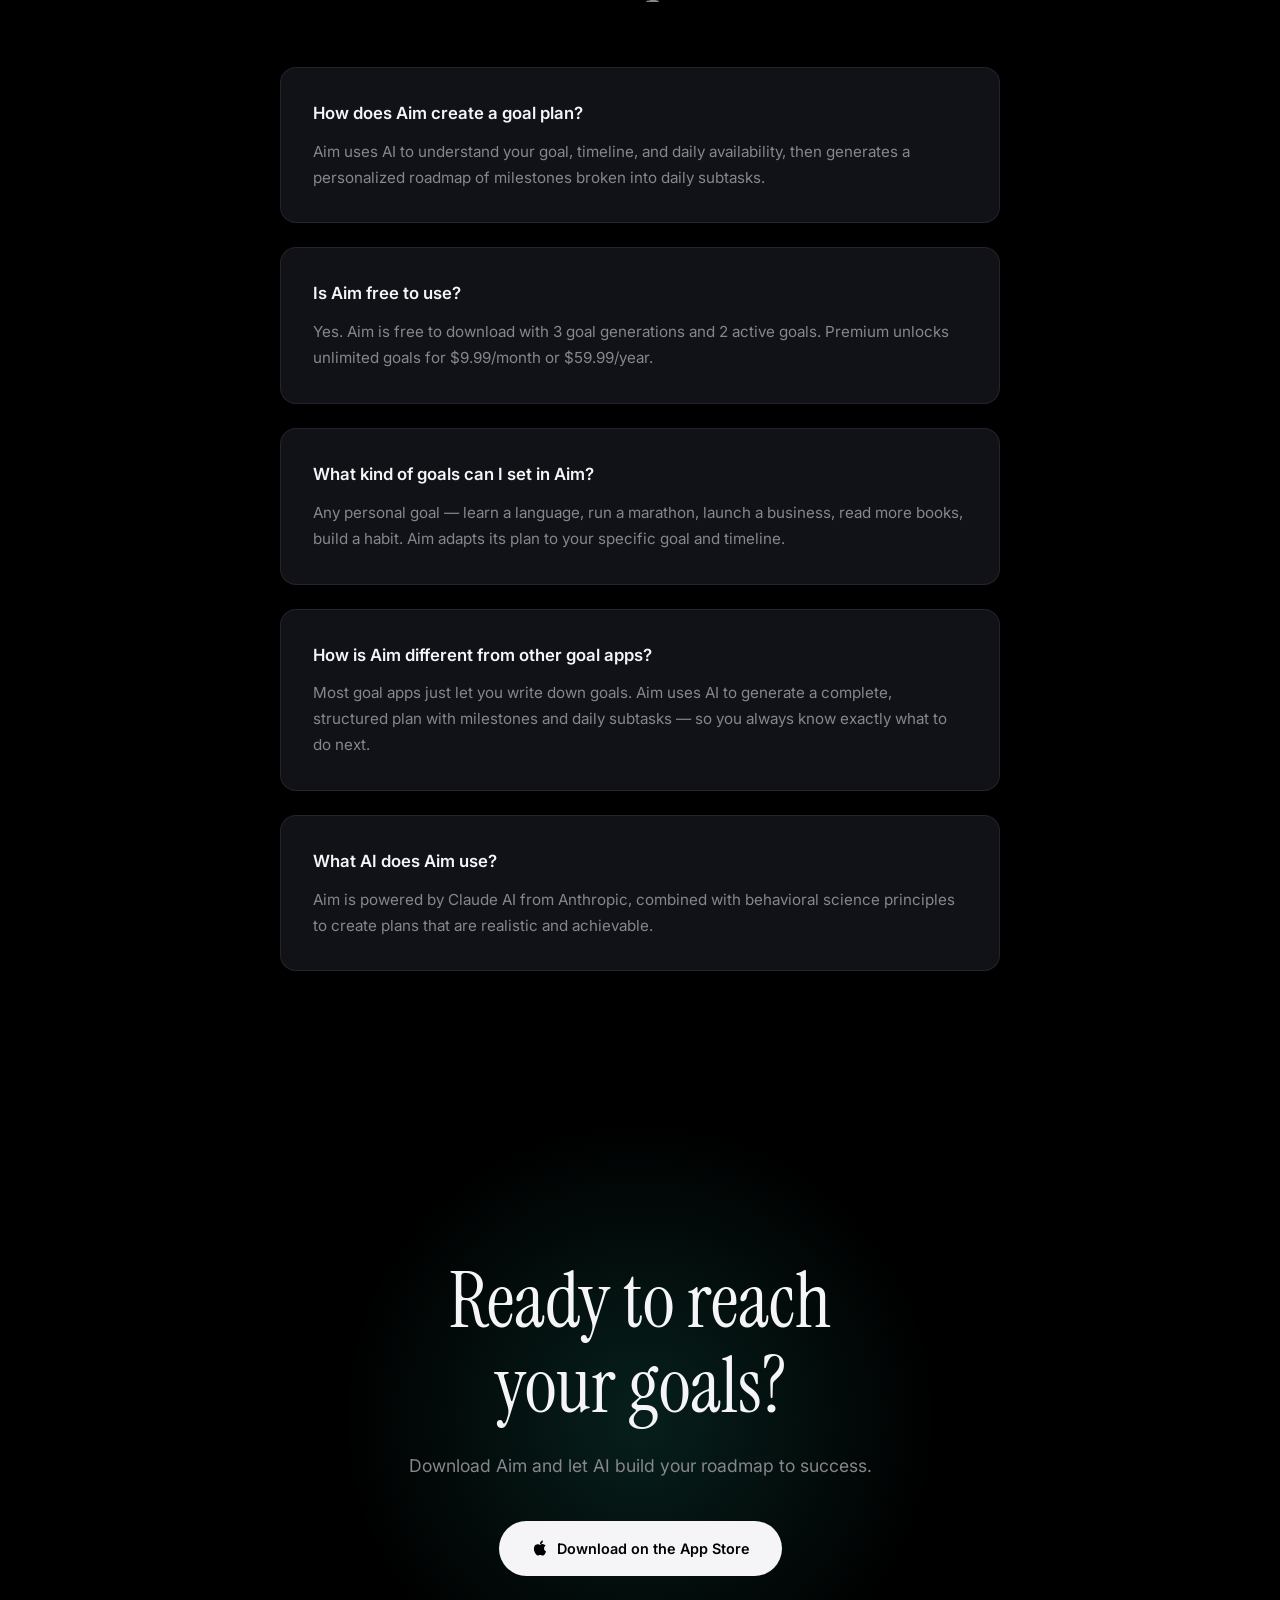
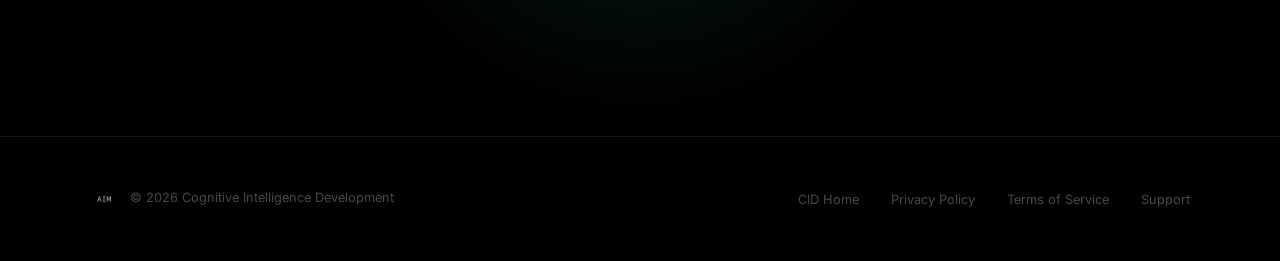
==== commit 0080fe99: "Add SEO optimizations to Aim landing page - Keyword-rich title, meta description, and canonical URL " ====
--- a/aim/index.html
+++ b/aim/index.html
@@ -3,9 +3,113 @@
 <head>
     <meta charset="UTF-8">
     <meta name="viewport" content="width=device-width, initial-scale=1.0">
-    <title>Aim — Reach Your Goals with AI</title>
-    <meta name="description" content="Aim uses AI to break your goals into personalized milestones and daily tasks. Set a goal, get a plan, achieve anything.">
+    <title>Aim — AI Goal Planner & Daily Task Tracker App for iOS</title>
+    <meta name="description" content="Aim is an AI-powered goal planning app that breaks your goals into personalized milestones and daily tasks. Set a goal, get a step-by-step plan, and track your progress. Free on iOS.">
+    <meta name="keywords" content="AI goal planner, goal tracking app, AI task planner, milestone tracker, daily task app, goal setting app, iOS goal app, personal goal planner, AI productivity app">
+    <link rel="canonical" href="https://www.cogdev.ai/aim/">
+
+    <!-- Open Graph -->
+    <meta property="og:type" content="website">
+    <meta property="og:url" content="https://www.cogdev.ai/aim/">
+    <meta property="og:title" content="Aim — AI Goal Planner & Daily Task Tracker">
+    <meta property="og:description" content="Set any goal and let AI build your personalized roadmap. Aim breaks ambitions into milestones and daily tasks so you always know what to do next.">
+    <meta property="og:image" content="https://www.cogdev.ai/aim/images/og-image.png">
+    <meta property="og:site_name" content="Aim by CID">
+
+    <!-- X (formerly Twitter) Card -->
+    <meta name="twitter:card" content="summary_large_image">
+    <meta name="twitter:title" content="Aim — AI Goal Planner & Daily Task Tracker">
+    <meta name="twitter:description" content="Set any goal and let AI build your personalized roadmap. Milestones, daily tasks, and progress tracking — all powered by AI.">
+    <meta name="twitter:image" content="https://www.cogdev.ai/aim/images/og-image.png">
+
+    <!-- Structured Data -->
+    <script type="application/ld+json">
+    {
+      "@context": "https://schema.org",
+      "@type": "MobileApplication",
+      "name": "Aim",
+      "operatingSystem": "iOS",
+      "applicationCategory": "ProductivityApplication",
+      "description": "AI-powered goal planning app that breaks your goals into personalized milestones and daily tasks.",
+      "offers": [
+        {
+          "@type": "Offer",
+          "price": "0",
+          "priceCurrency": "USD",
+          "description": "Free tier with 3 goal generations and 2 active goals"
+        },
+        {
+          "@type": "Offer",
+          "price": "9.99",
+          "priceCurrency": "USD",
+          "description": "Premium monthly — unlimited goals and generations",
+          "billingIncrement": 1,
+          "unitCode": "MON"
+        }
+      ],
+      "author": {
+        "@type": "Organization",
+        "name": "Cognitive Intelligence Development",
+        "url": "https://www.cogdev.ai"
+      },
+      "aggregateRating": {
+        "@type": "AggregateRating",
+        "ratingValue": "5",
+        "ratingCount": "1"
+      }
+    }
+    </script>
+    <script type="application/ld+json">
+    {
+      "@context": "https://schema.org",
+      "@type": "FAQPage",
+      "mainEntity": [
+        {
+          "@type": "Question",
+          "name": "How does Aim create a goal plan?",
+          "acceptedAnswer": {
+            "@type": "Answer",
+            "text": "Aim uses AI to understand your goal, timeline, and daily availability, then generates a personalized roadmap of milestones broken into daily subtasks."
+          }
+        },
+        {
+          "@type": "Question",
+          "name": "Is Aim free to use?",
+          "acceptedAnswer": {
+            "@type": "Answer",
+            "text": "Yes. Aim is free to download with 3 goal generations and 2 active goals. Premium unlocks unlimited goals for $9.99/month or $59.99/year."
+          }
+        },
+        {
+          "@type": "Question",
+          "name": "What kind of goals can I set in Aim?",
+          "acceptedAnswer": {
+            "@type": "Answer",
+            "text": "Any personal goal — learn a language, run a marathon, launch a business, read more books, build a habit. Aim adapts its plan to your specific goal and timeline."
+          }
+        },
+        {
+          "@type": "Question",
+          "name": "How is Aim different from other goal apps?",
+          "acceptedAnswer": {
+            "@type": "Answer",
+            "text": "Most goal apps just let you write down goals. Aim uses AI to generate a complete, structured plan with milestones and daily subtasks — so you always know exactly what to do next."
+          }
+        },
+        {
+          "@type": "Question",
+          "name": "What AI does Aim use?",
+          "acceptedAnswer": {
+            "@type": "Answer",
+            "text": "Aim is powered by Claude AI from Anthropic, combined with behavioral science principles to create plans that are realistic and achievable."
+          }
+        }
+      ]
+    }
+    </script>
+
     <link rel="icon" type="image/png" href="images/app-icon.png">
+    <link rel="apple-touch-icon" href="images/app-icon.png">
     <link rel="preconnect" href="https://fonts.googleapis.com">
     <link rel="preconnect" href="https://fonts.gstatic.com" crossorigin>
     <link href="https://fonts.googleapis.com/css2?family=Inter:wght@300;400;500;600;700&family=Instrument+Serif:ital@0;1&display=swap" rel="stylesheet">
@@ -690,6 +794,43 @@
             box-shadow: 0 10px 40px rgba(255, 255, 255, 0.15);
         }
 
+        /* ─── FAQ ─── */
+        .faq {
+            background: var(--bg);
+        }
+
+        .faq-header {
+            text-align: center;
+            margin-bottom: 4rem;
+        }
+
+        .faq-list {
+            max-width: 720px;
+            margin: 0 auto;
+            display: flex;
+            flex-direction: column;
+            gap: 1.5rem;
+        }
+
+        .faq-item {
+            background: var(--bg-card);
+            border: 1px solid var(--border);
+            border-radius: 1rem;
+            padding: 2rem;
+        }
+
+        .faq-item h3 {
+            font-size: 1.05rem;
+            font-weight: 600;
+            margin-bottom: 0.75rem;
+        }
+
+        .faq-item p {
+            color: var(--text-secondary);
+            font-size: 0.95rem;
+            line-height: 1.7;
+        }
+
         /* ─── Final CTA ─── */
         .final-cta {
             text-align: center;
@@ -906,6 +1047,7 @@
     </button>
 </nav>
 
+<main>
 <!-- Hero -->
 <section class="hero">
     <div class="hero-badge">Powered by AI</div>
@@ -920,7 +1062,7 @@
     </div>
     <div class="hero-phone">
         <div class="hero-glow"></div>
-        <img src="images/screenshot-settings.png" alt="Aim app">
+        <img src="images/screenshot-home.png" alt="Aim AI goal planner app - home screen showing active goals and daily tasks">
     </div>
     <div class="scroll-indicator">
         <span>Scroll</span>
@@ -946,7 +1088,7 @@
                     <p>Type any goal — learn a language, run a marathon, launch a business. Add context about your situation so Aim can personalize everything.</p>
                 </div>
                 <div class="step-visual">
-                    <img src="images/screenshot-home.png" alt="Enter your goal in Aim">
+                    <img src="images/screenshot-home.png" alt="Set a personal goal in Aim - AI goal planning app for iOS">
                 </div>
             </div>
 
@@ -958,7 +1100,7 @@
                     <p>Aim's AI asks about your timeline, availability, and preferences. It uses this to craft a plan grounded in behavioral science — not guesswork.</p>
                 </div>
                 <div class="step-visual">
-                    <img src="images/screenshot-ai-chat.png" alt="AI conversation in Aim">
+                    <img src="images/screenshot-ai-chat.png" alt="AI chat creates personalized goal plan based on your timeline and availability">
                 </div>
             </div>
 
@@ -970,7 +1112,7 @@
                     <p>Aim generates a structured roadmap of milestones, each broken into concrete subtasks with clear timelines. Your entire journey, mapped out.</p>
                 </div>
                 <div class="step-visual">
-                    <img src="images/screenshot-plan.png" alt="Your personalized plan in Aim">
+                    <img src="images/screenshot-plan.png" alt="AI-generated milestone roadmap with structured timeline in Aim app">
                 </div>
             </div>
 
@@ -982,7 +1124,7 @@
                     <p>Check off subtasks daily, watch your progress build milestone by milestone. Aim keeps you moving forward with clarity and momentum.</p>
                 </div>
                 <div class="step-visual">
-                    <img src="images/screenshot-milestone.png" alt="Track milestones in Aim">
+                    <img src="images/screenshot-milestone.png" alt="Track daily subtasks and milestone progress in Aim goal tracker">
                 </div>
             </div>
         </div>
@@ -1059,11 +1201,11 @@
             <p class="section-desc">A minimal, distraction-free interface that puts your goals front and center.</p>
         </div>
         <div class="showcase-scroll reveal">
-            <img src="images/screenshot-home.png" alt="Aim home screen">
-            <img src="images/screenshot-timeline.png" alt="Aim timeline selection">
-            <img src="images/screenshot-plan.png" alt="Aim goal plan">
-            <img src="images/screenshot-milestone.png" alt="Aim milestone detail">
-            <img src="images/screenshot-settings.png" alt="Aim settings">
+            <img src="images/screenshot-home.png" alt="Aim app home screen with active goals and daily task list">
+            <img src="images/screenshot-timeline.png" alt="Choose your goal timeline - flexible from 1 week to 1 year">
+            <img src="images/screenshot-plan.png" alt="AI-generated milestone plan with structured goal roadmap">
+            <img src="images/screenshot-milestone.png" alt="Milestone detail view with daily subtasks and progress tracking">
+            <img src="images/screenshot-settings.png" alt="Aim app settings and profile screen">
         </div>
     </div>
 </section>
@@ -1107,6 +1249,38 @@
     </div>
 </section>
 
+<!-- FAQ -->
+<section class="faq" id="faq">
+    <div class="section-inner">
+        <div class="faq-header reveal">
+            <div class="section-label">FAQ</div>
+            <h2 class="section-title">Common <em>questions</em></h2>
+        </div>
+        <div class="faq-list">
+            <div class="faq-item reveal">
+                <h3>How does Aim create a goal plan?</h3>
+                <p>Aim uses AI to understand your goal, timeline, and daily availability, then generates a personalized roadmap of milestones broken into daily subtasks.</p>
+            </div>
+            <div class="faq-item reveal">
+                <h3>Is Aim free to use?</h3>
+                <p>Yes. Aim is free to download with 3 goal generations and 2 active goals. Premium unlocks unlimited goals for $9.99/month or $59.99/year.</p>
+            </div>
+            <div class="faq-item reveal">
+                <h3>What kind of goals can I set in Aim?</h3>
+                <p>Any personal goal — learn a language, run a marathon, launch a business, read more books, build a habit. Aim adapts its plan to your specific goal and timeline.</p>
+            </div>
+            <div class="faq-item reveal">
+                <h3>How is Aim different from other goal apps?</h3>
+                <p>Most goal apps just let you write down goals. Aim uses AI to generate a complete, structured plan with milestones and daily subtasks — so you always know exactly what to do next.</p>
+            </div>
+            <div class="faq-item reveal">
+                <h3>What AI does Aim use?</h3>
+                <p>Aim is powered by Claude AI from Anthropic, combined with behavioral science principles to create plans that are realistic and achievable.</p>
+            </div>
+        </div>
+    </div>
+</section>
+
 <!-- Final CTA -->
 <section class="final-cta" id="download">
     <div class="final-cta-glow"></div>
@@ -1119,6 +1293,8 @@
         </a>
     </div>
 </section>
+
+</main>
 
 <!-- Footer -->
 <footer>
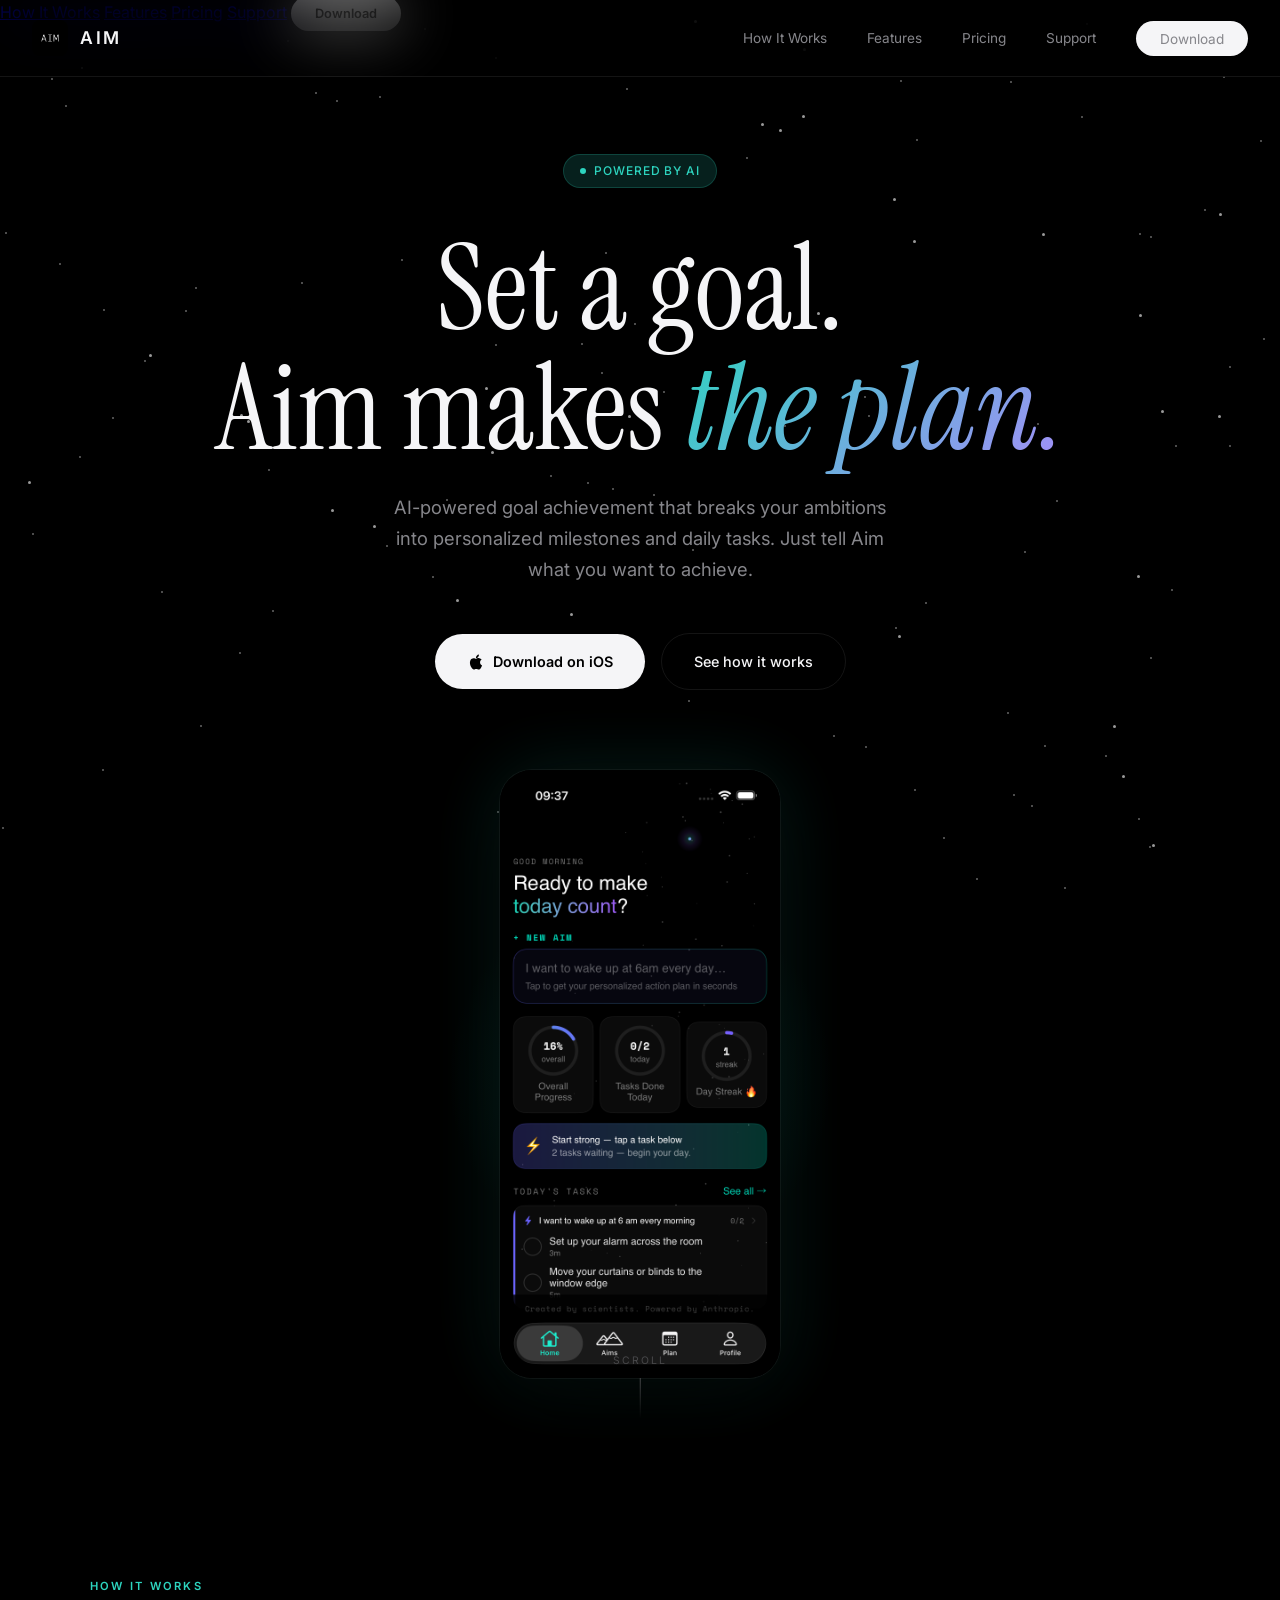
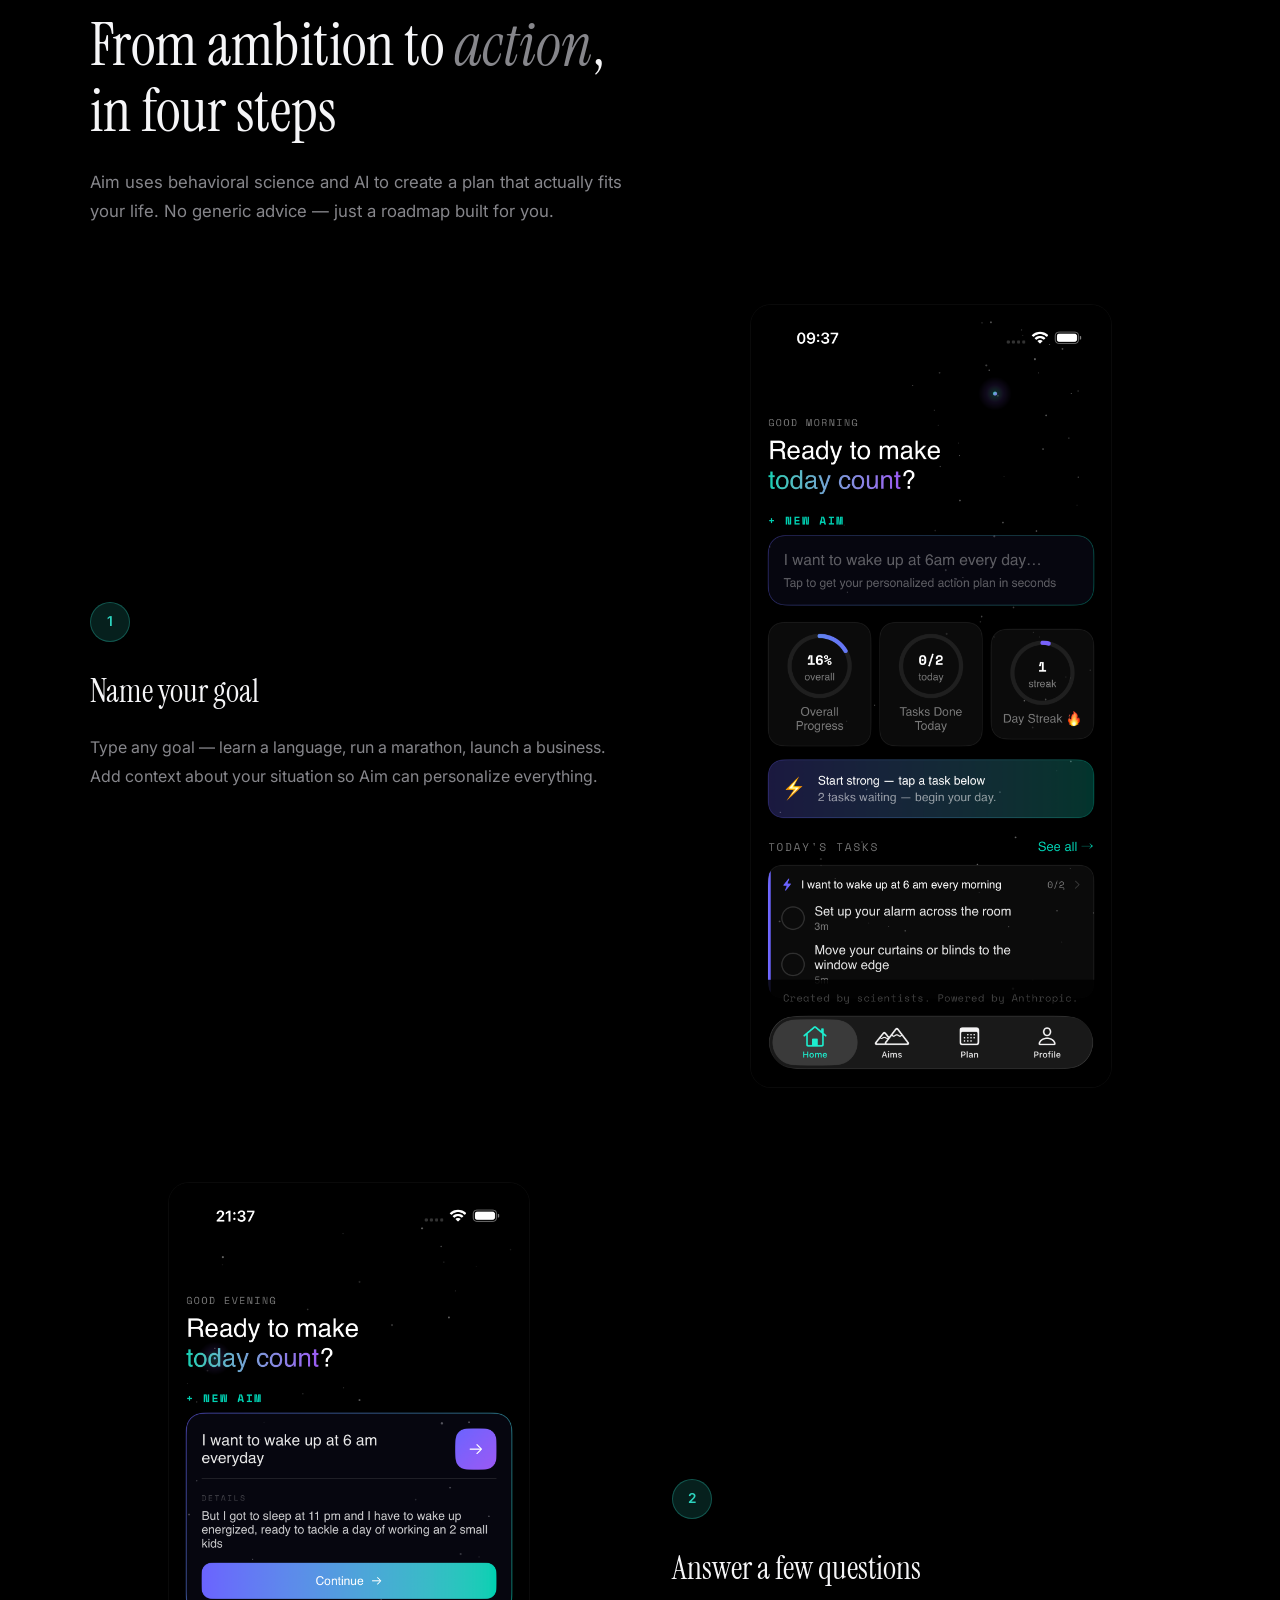
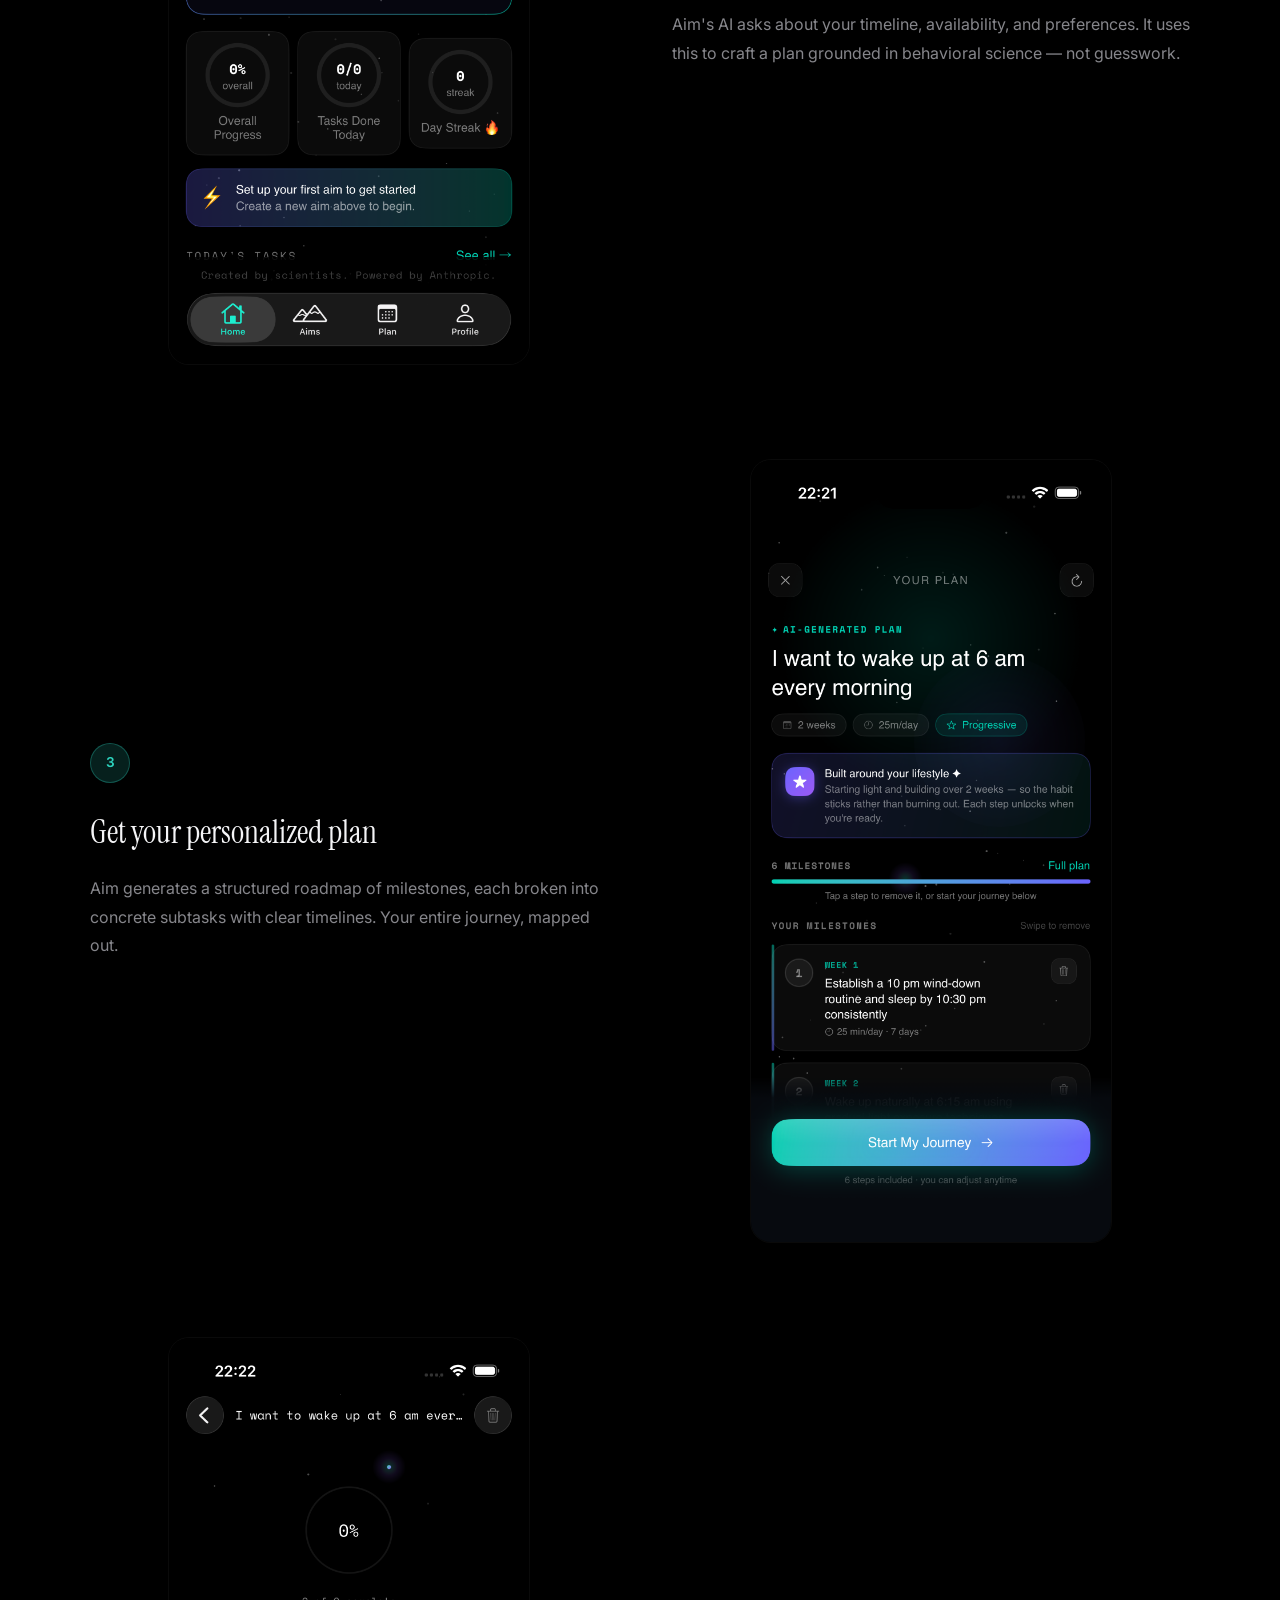
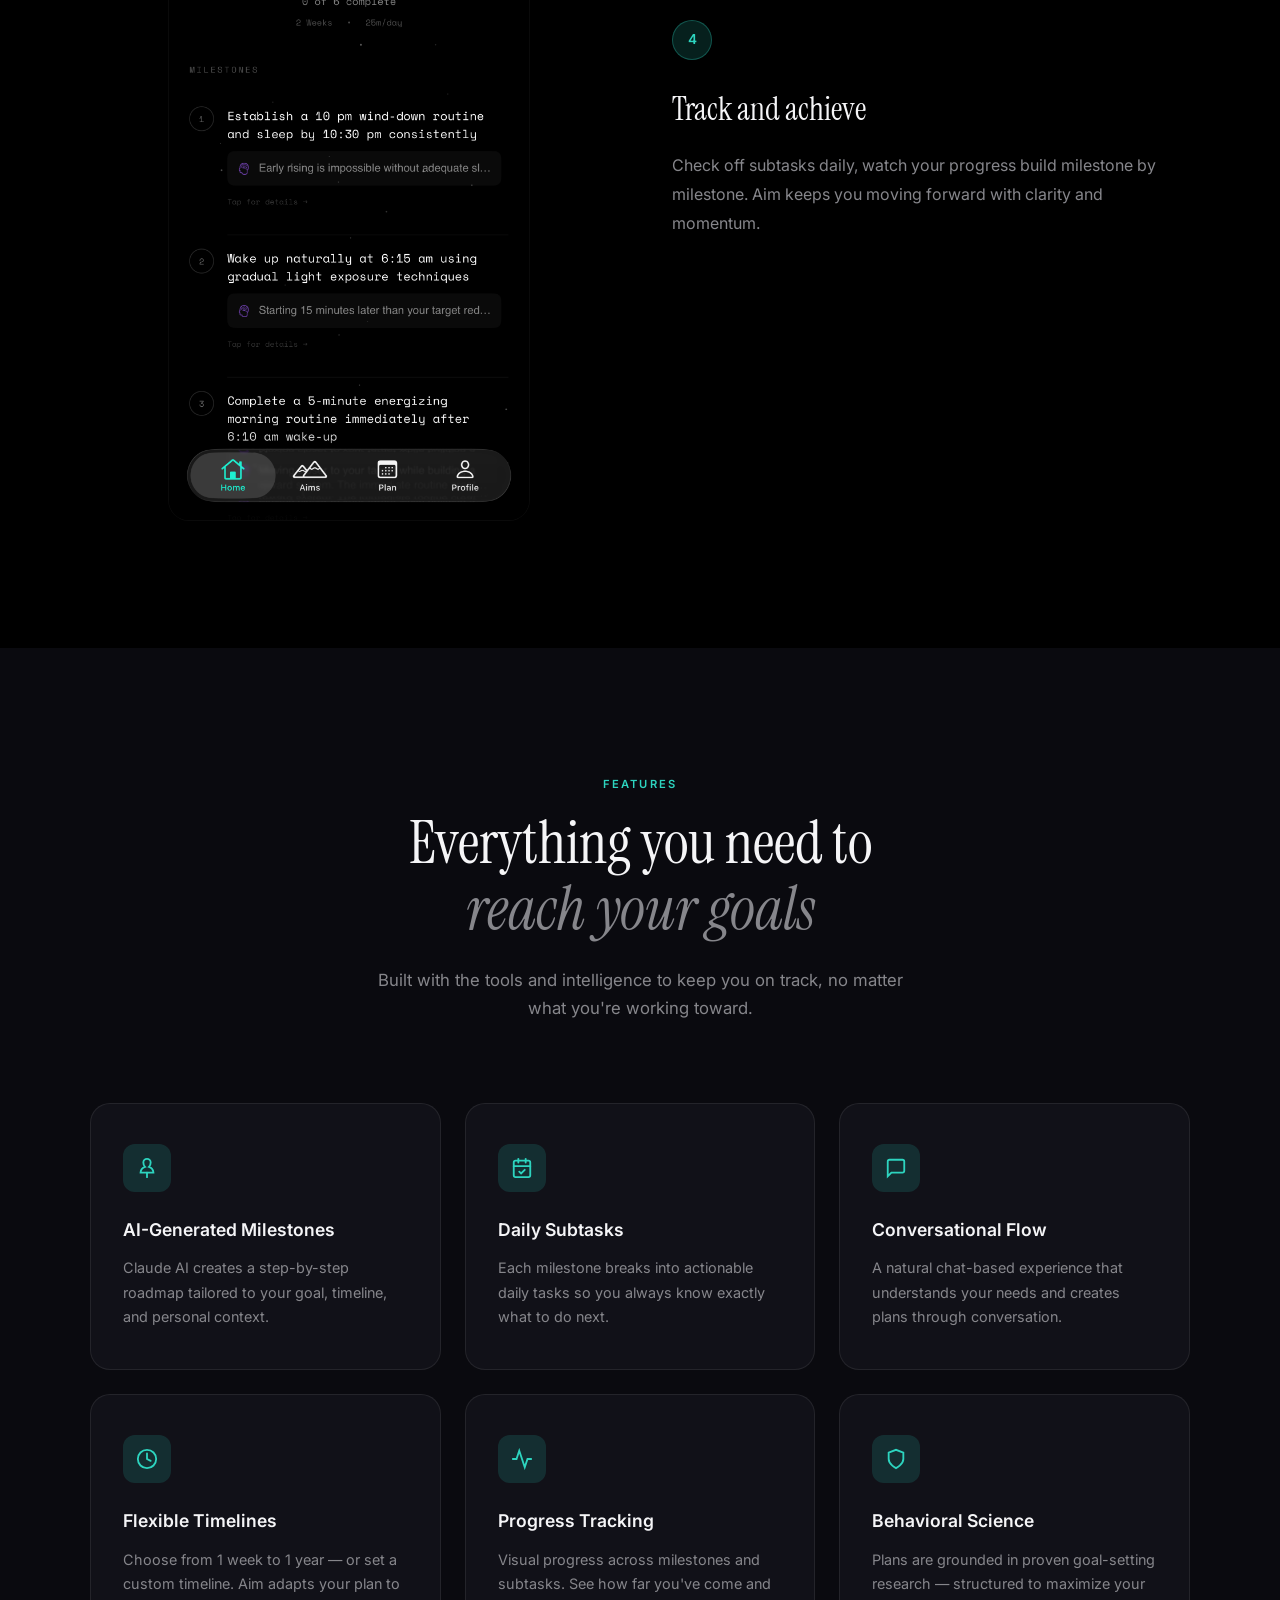
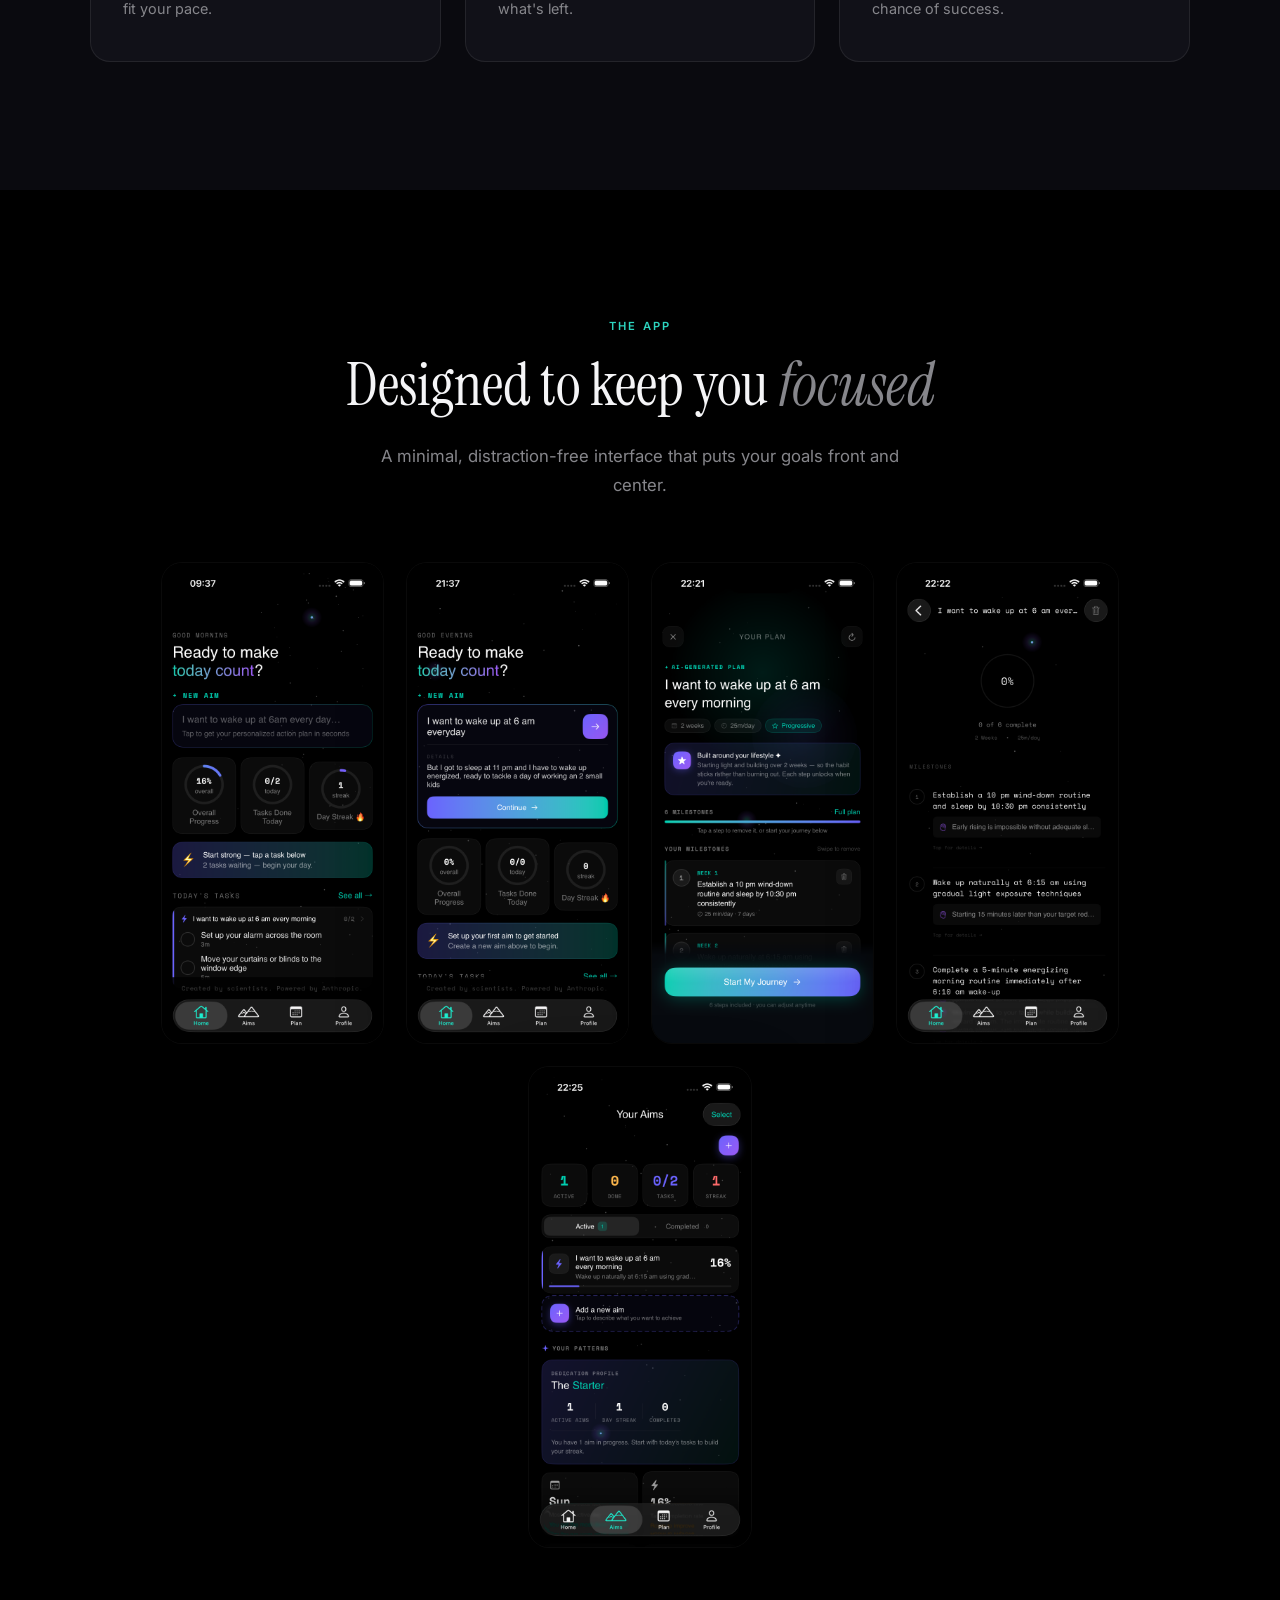
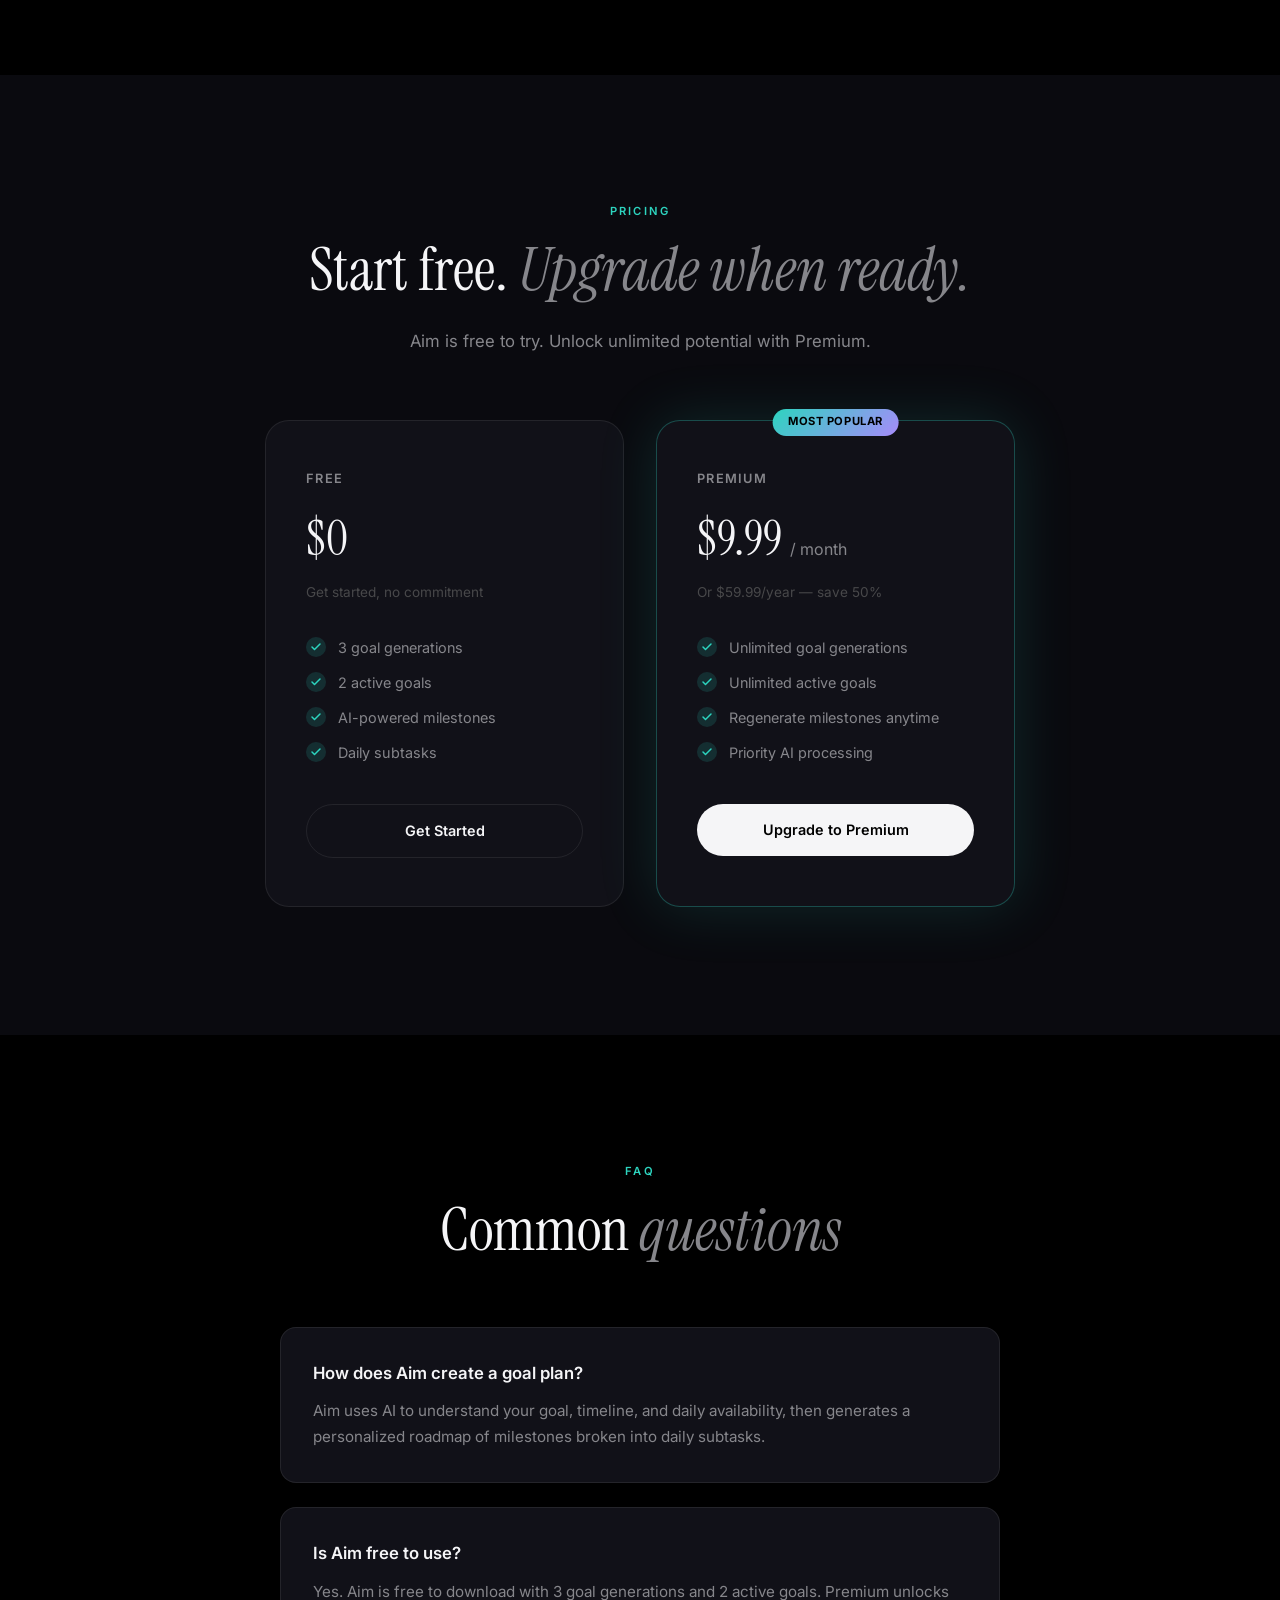
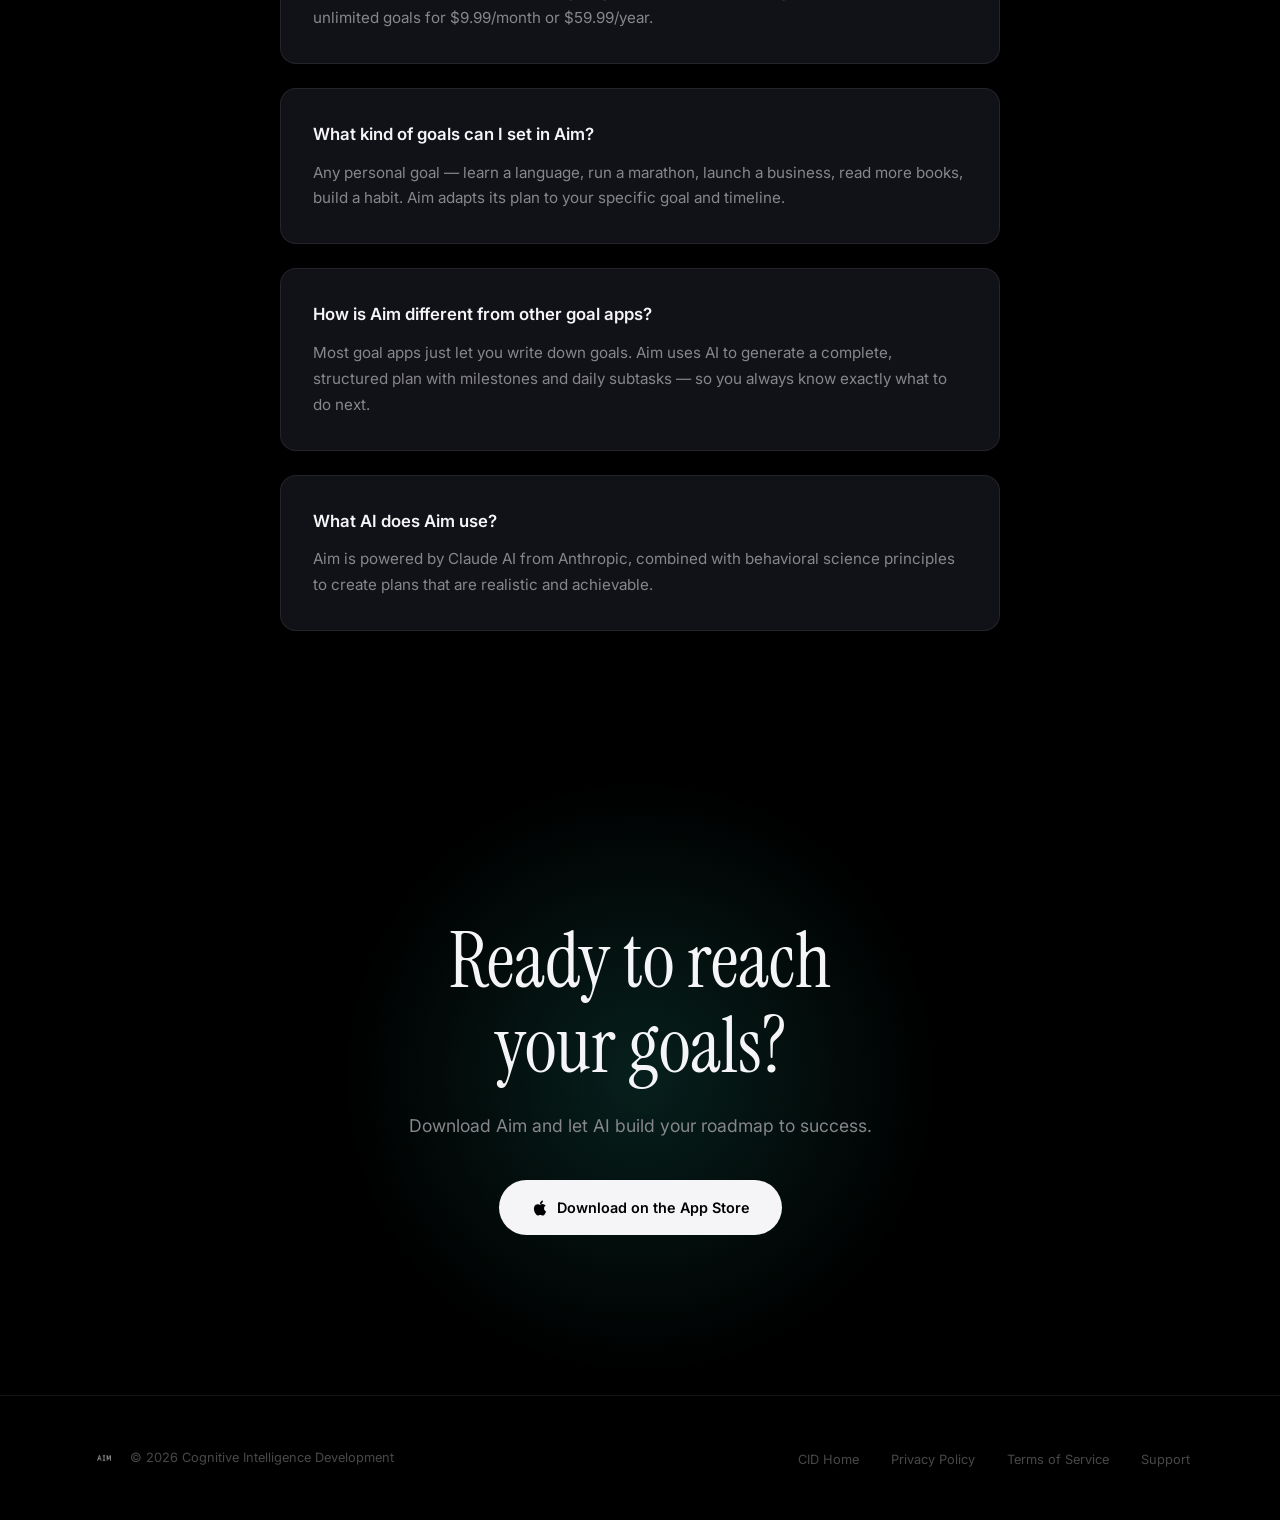
==== commit c8b6023d: "Update screenshots to latest build and refresh showcase gallery - Replace all screenshots with lates" ====
--- a/aim/index.html
+++ b/aim/index.html
@@ -1202,10 +1202,10 @@
         </div>
         <div class="showcase-scroll reveal">
             <img src="images/screenshot-home.png" alt="Aim app home screen with active goals and daily task list">
-            <img src="images/screenshot-timeline.png" alt="Choose your goal timeline - flexible from 1 week to 1 year">
+            <img src="images/screenshot-ai-chat.png" alt="AI chat creates personalized goal plan based on your context">
             <img src="images/screenshot-plan.png" alt="AI-generated milestone plan with structured goal roadmap">
             <img src="images/screenshot-milestone.png" alt="Milestone detail view with daily subtasks and progress tracking">
-            <img src="images/screenshot-settings.png" alt="Aim app settings and profile screen">
+            <img src="images/screenshot-aims.png" alt="Your Aims dashboard with dedication profile and streak tracking">
         </div>
     </div>
 </section>
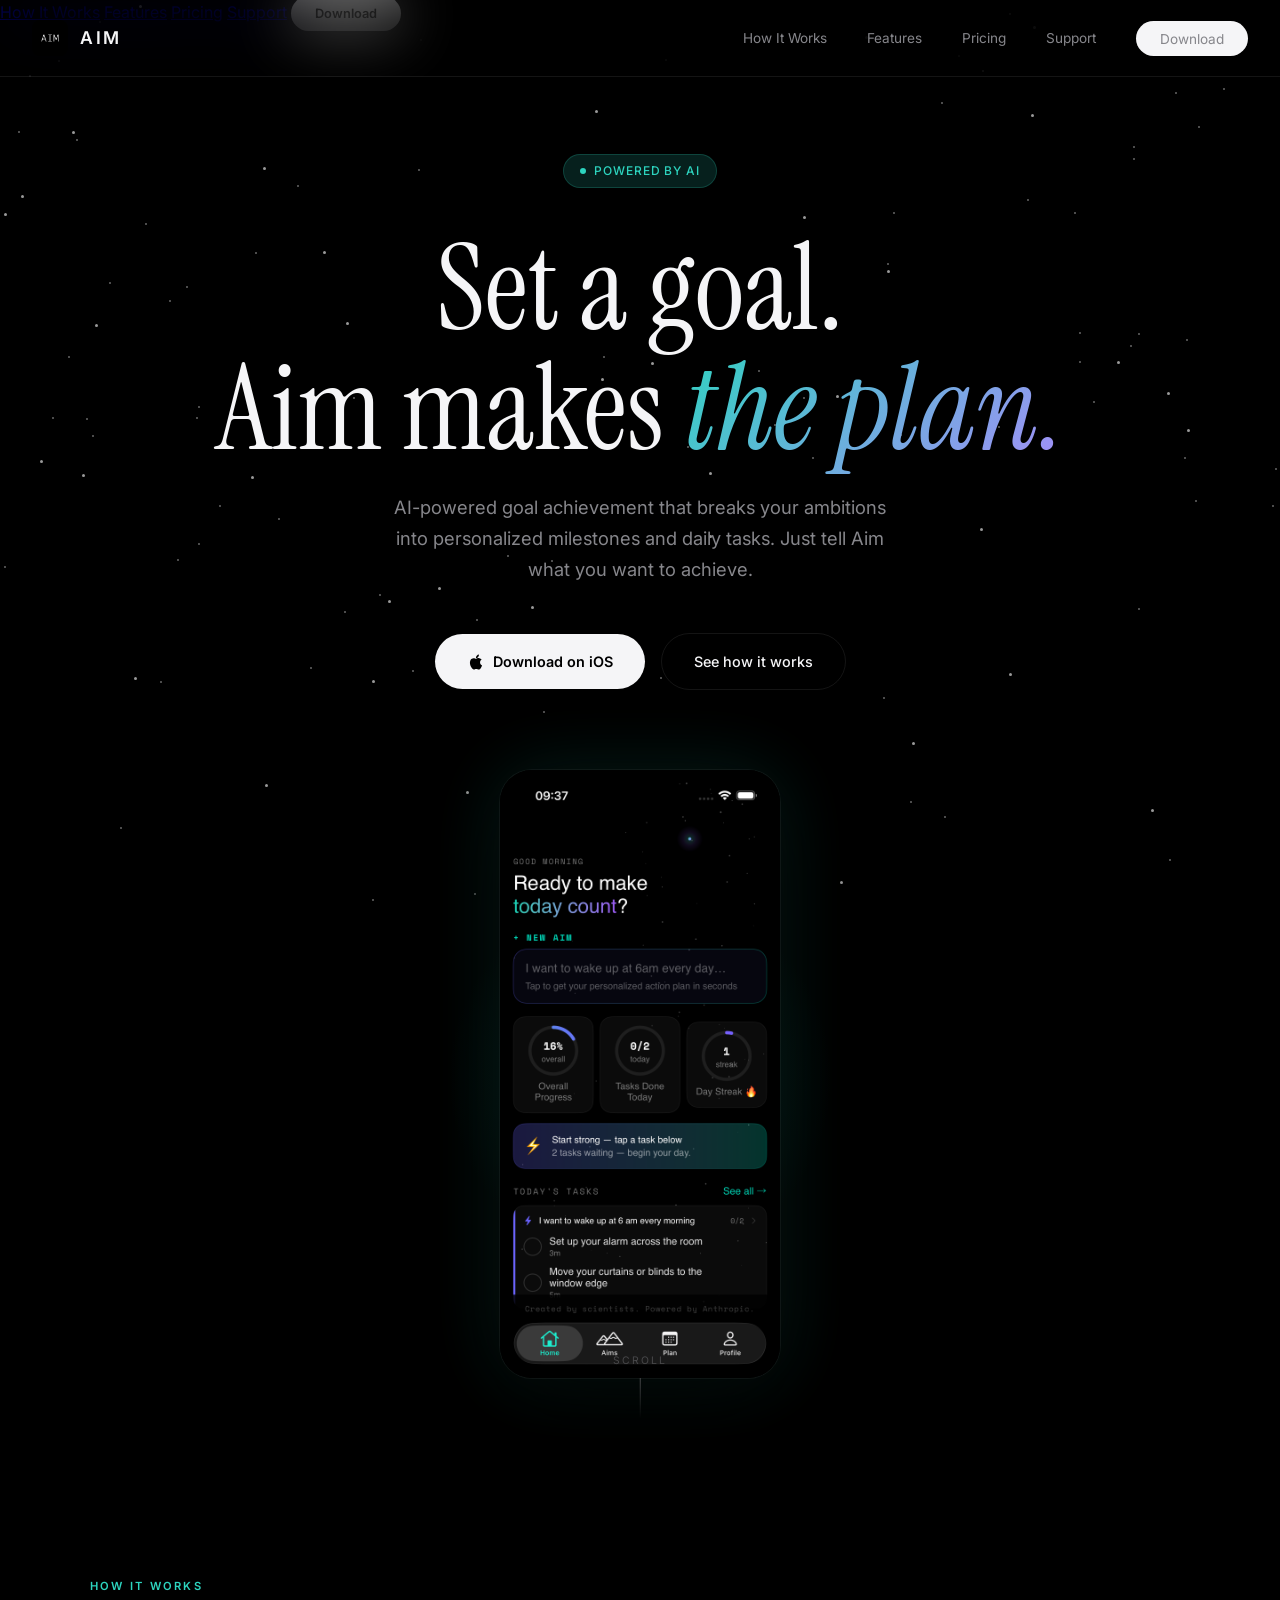
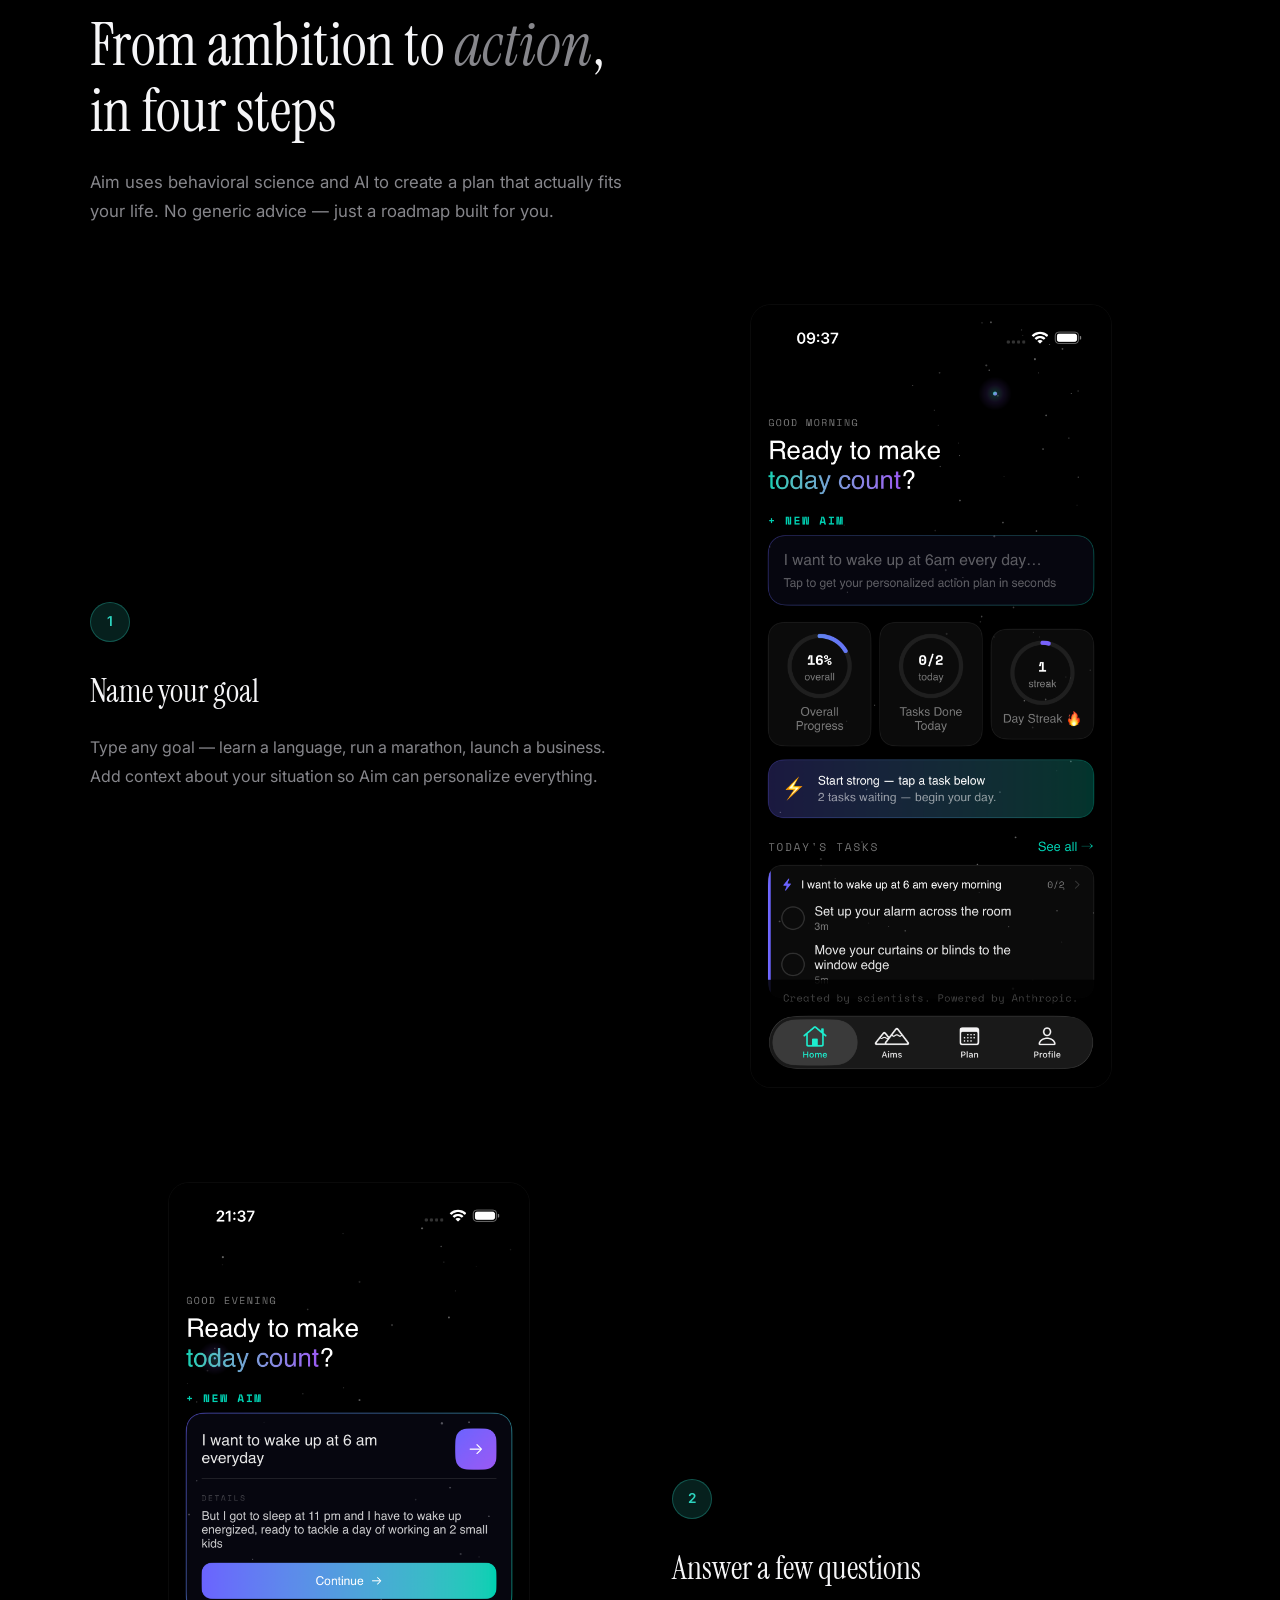
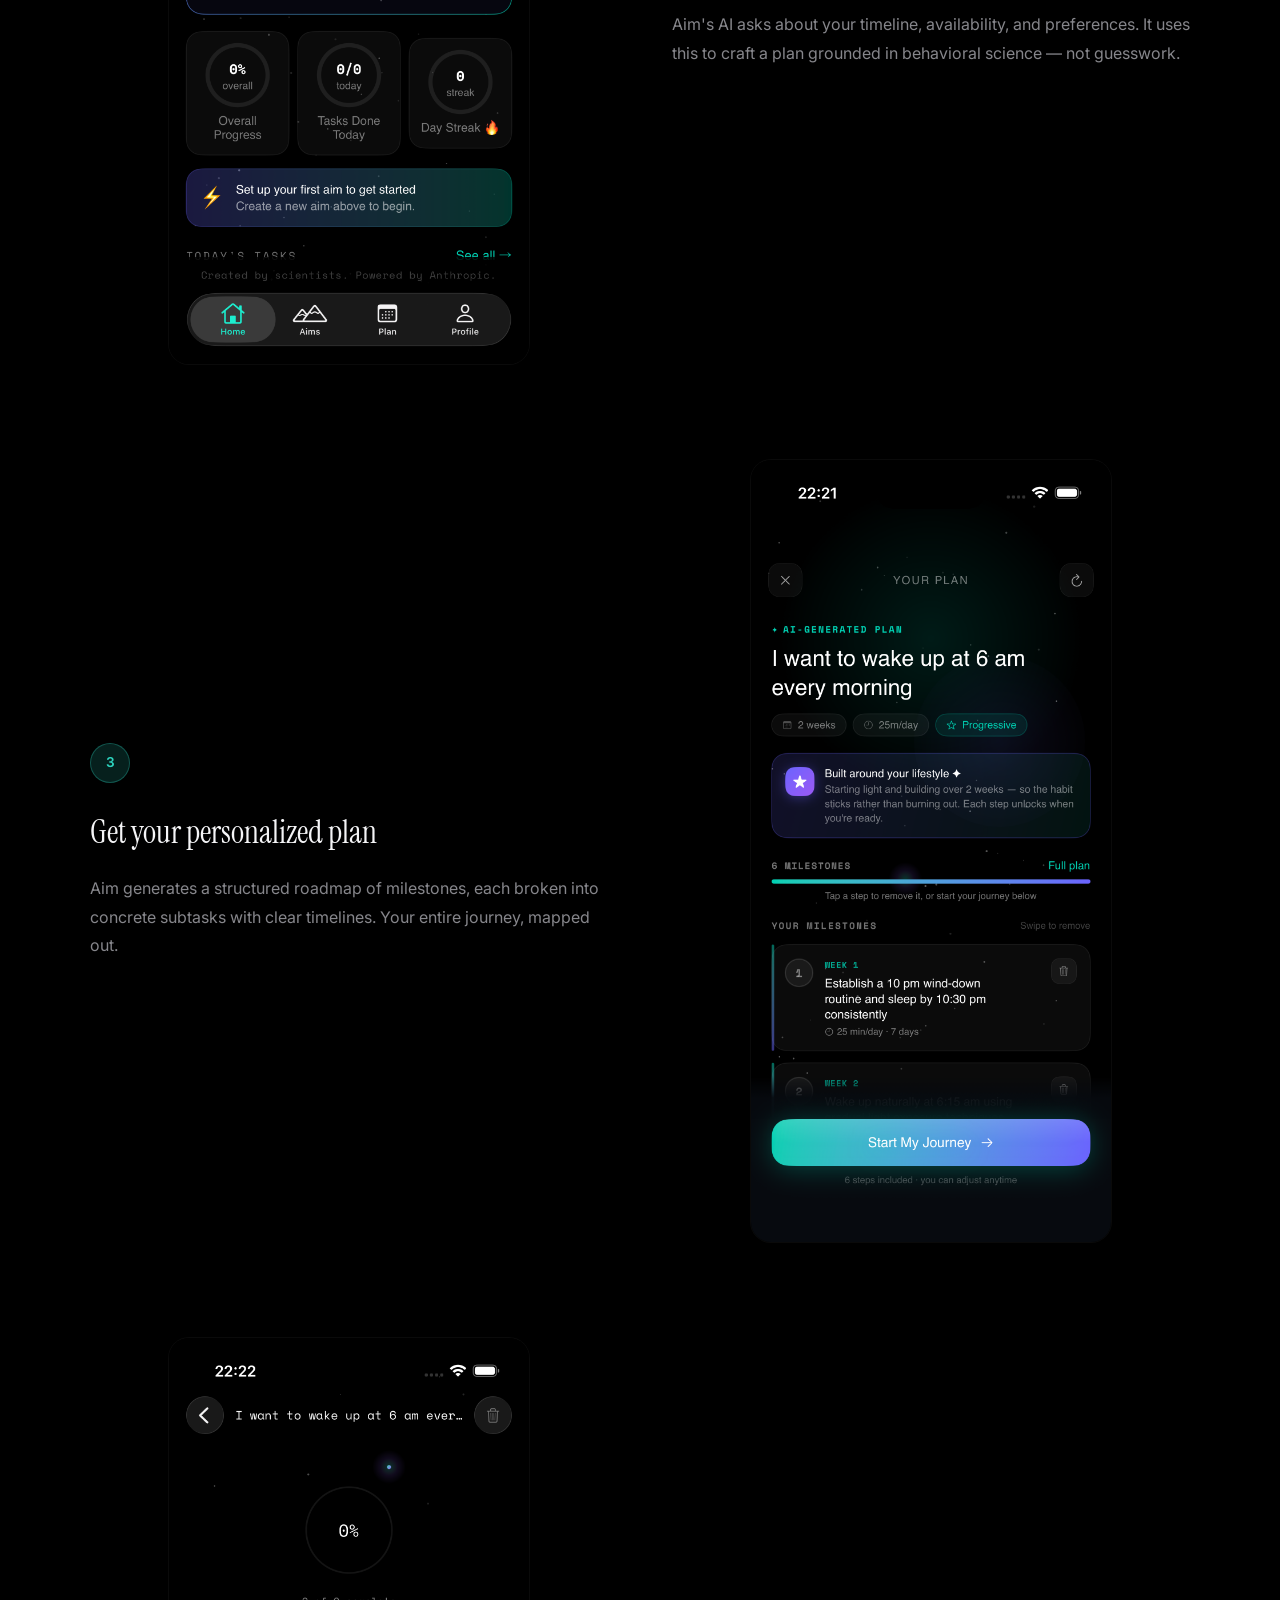
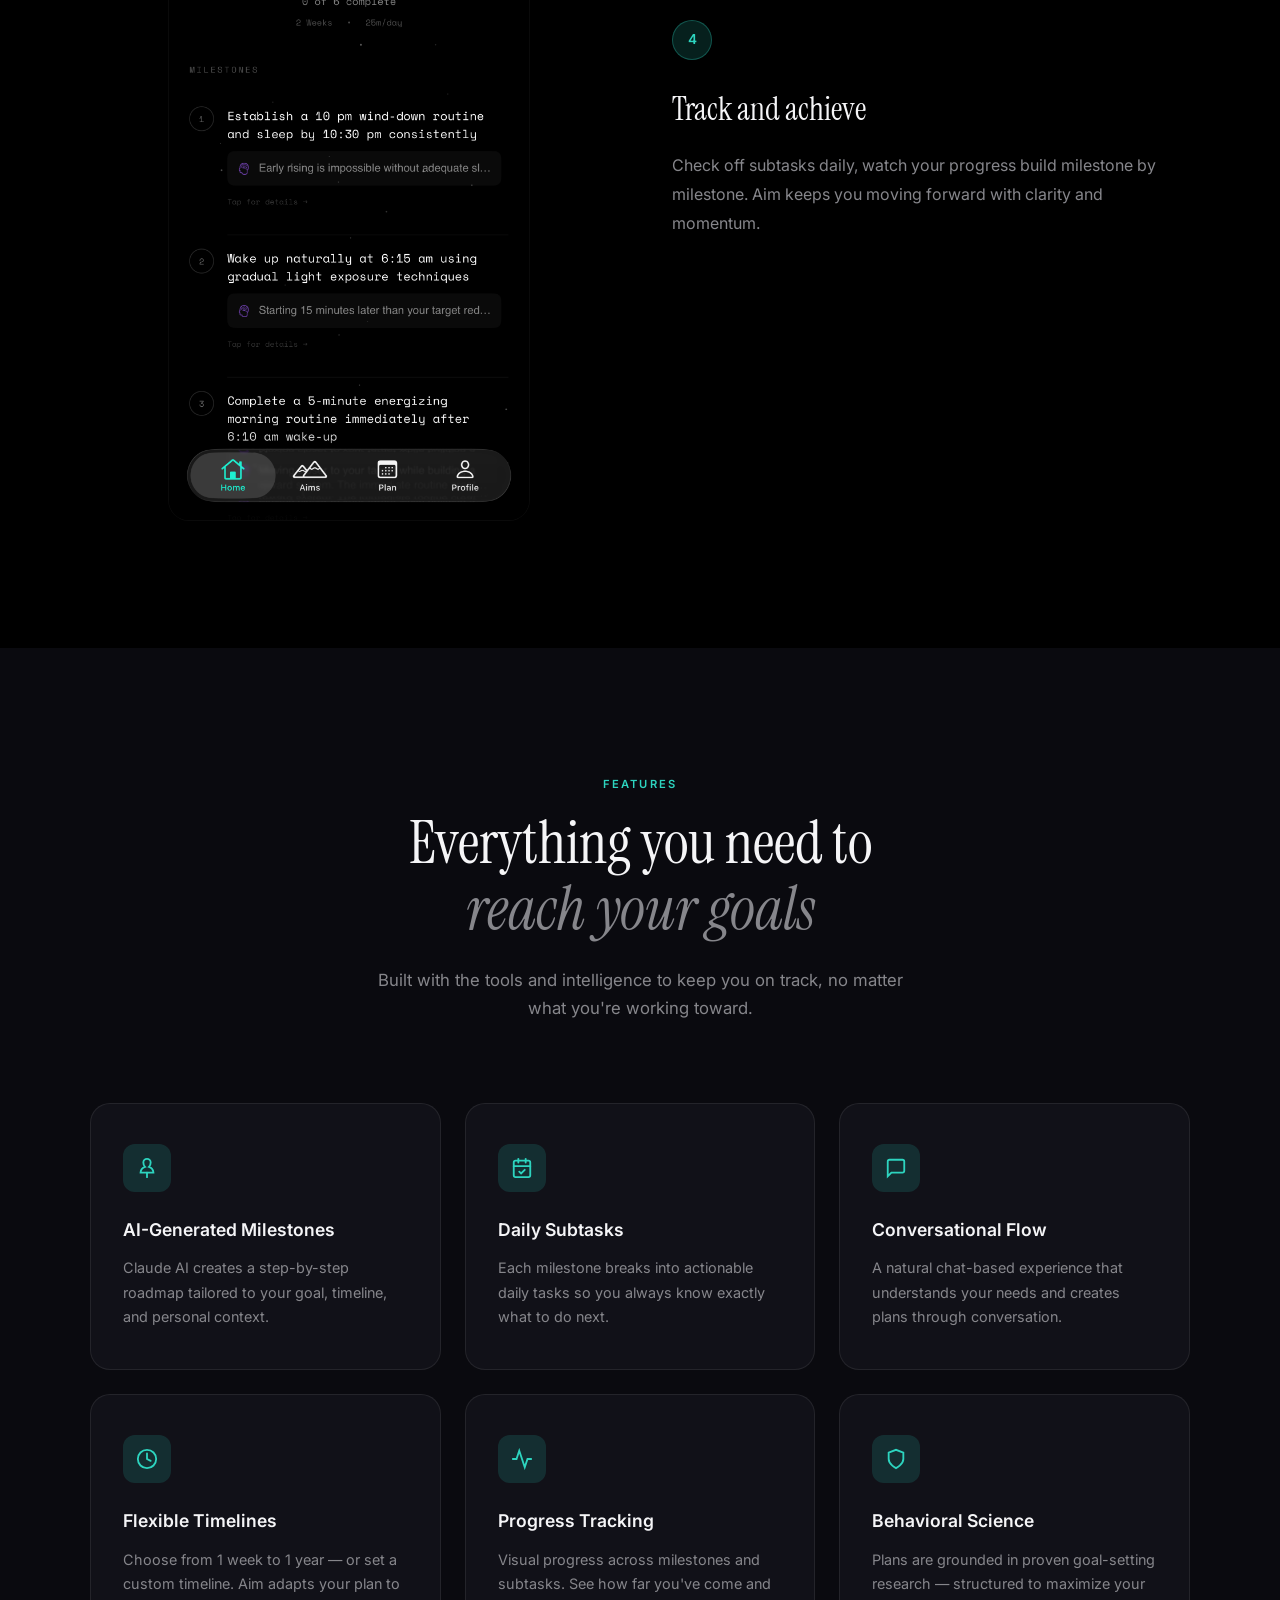
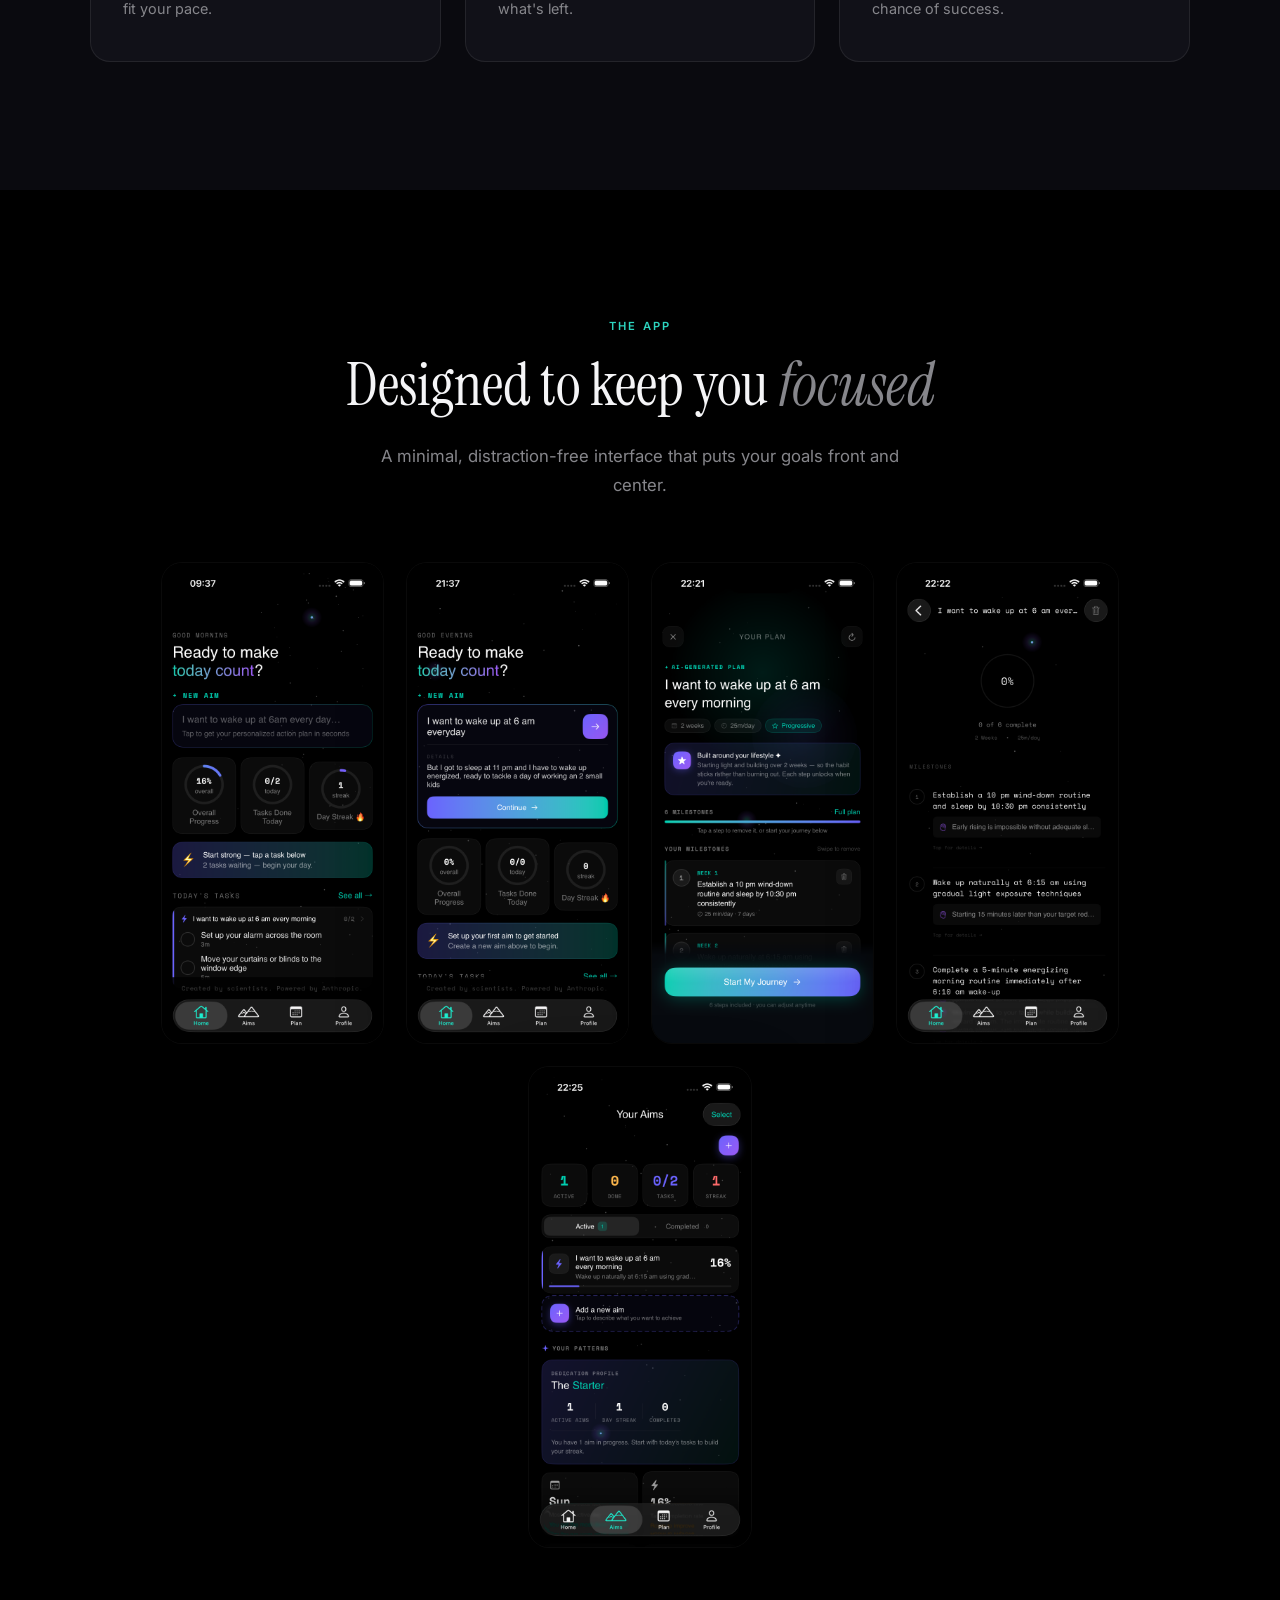
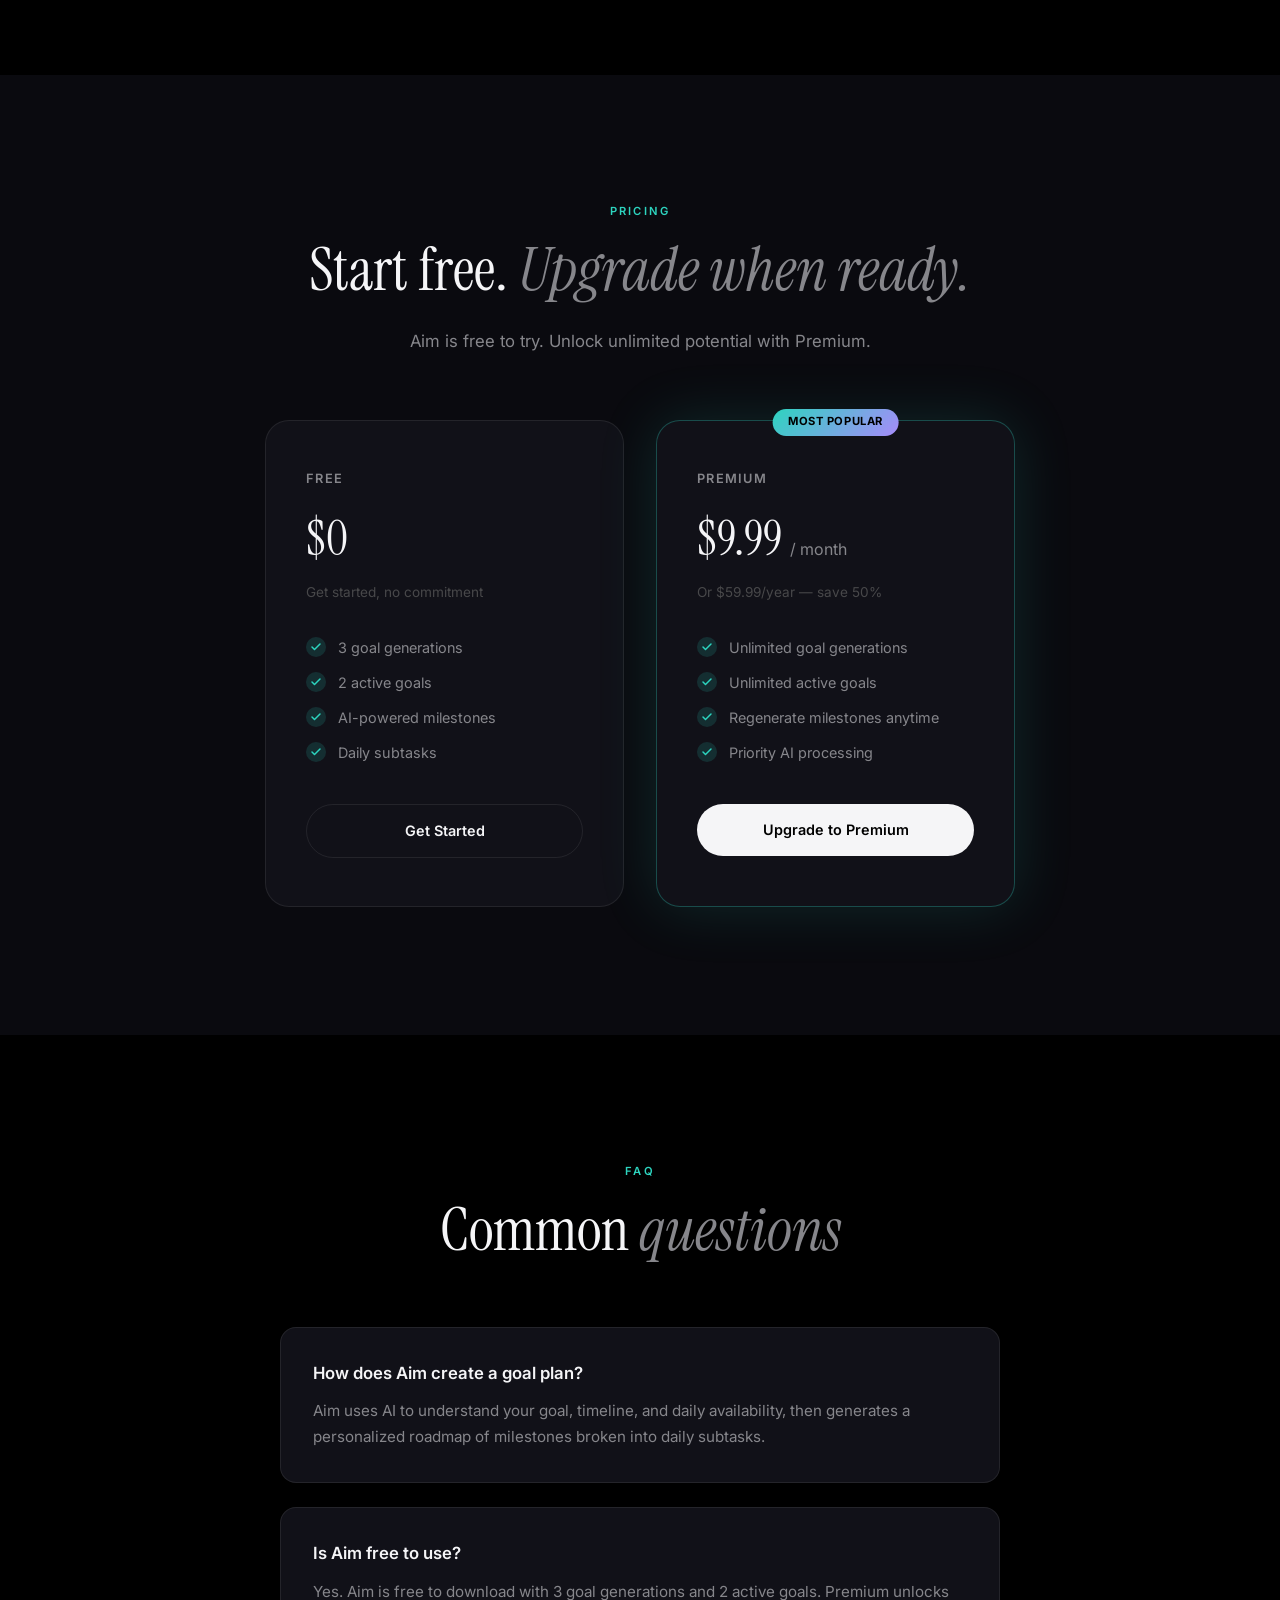
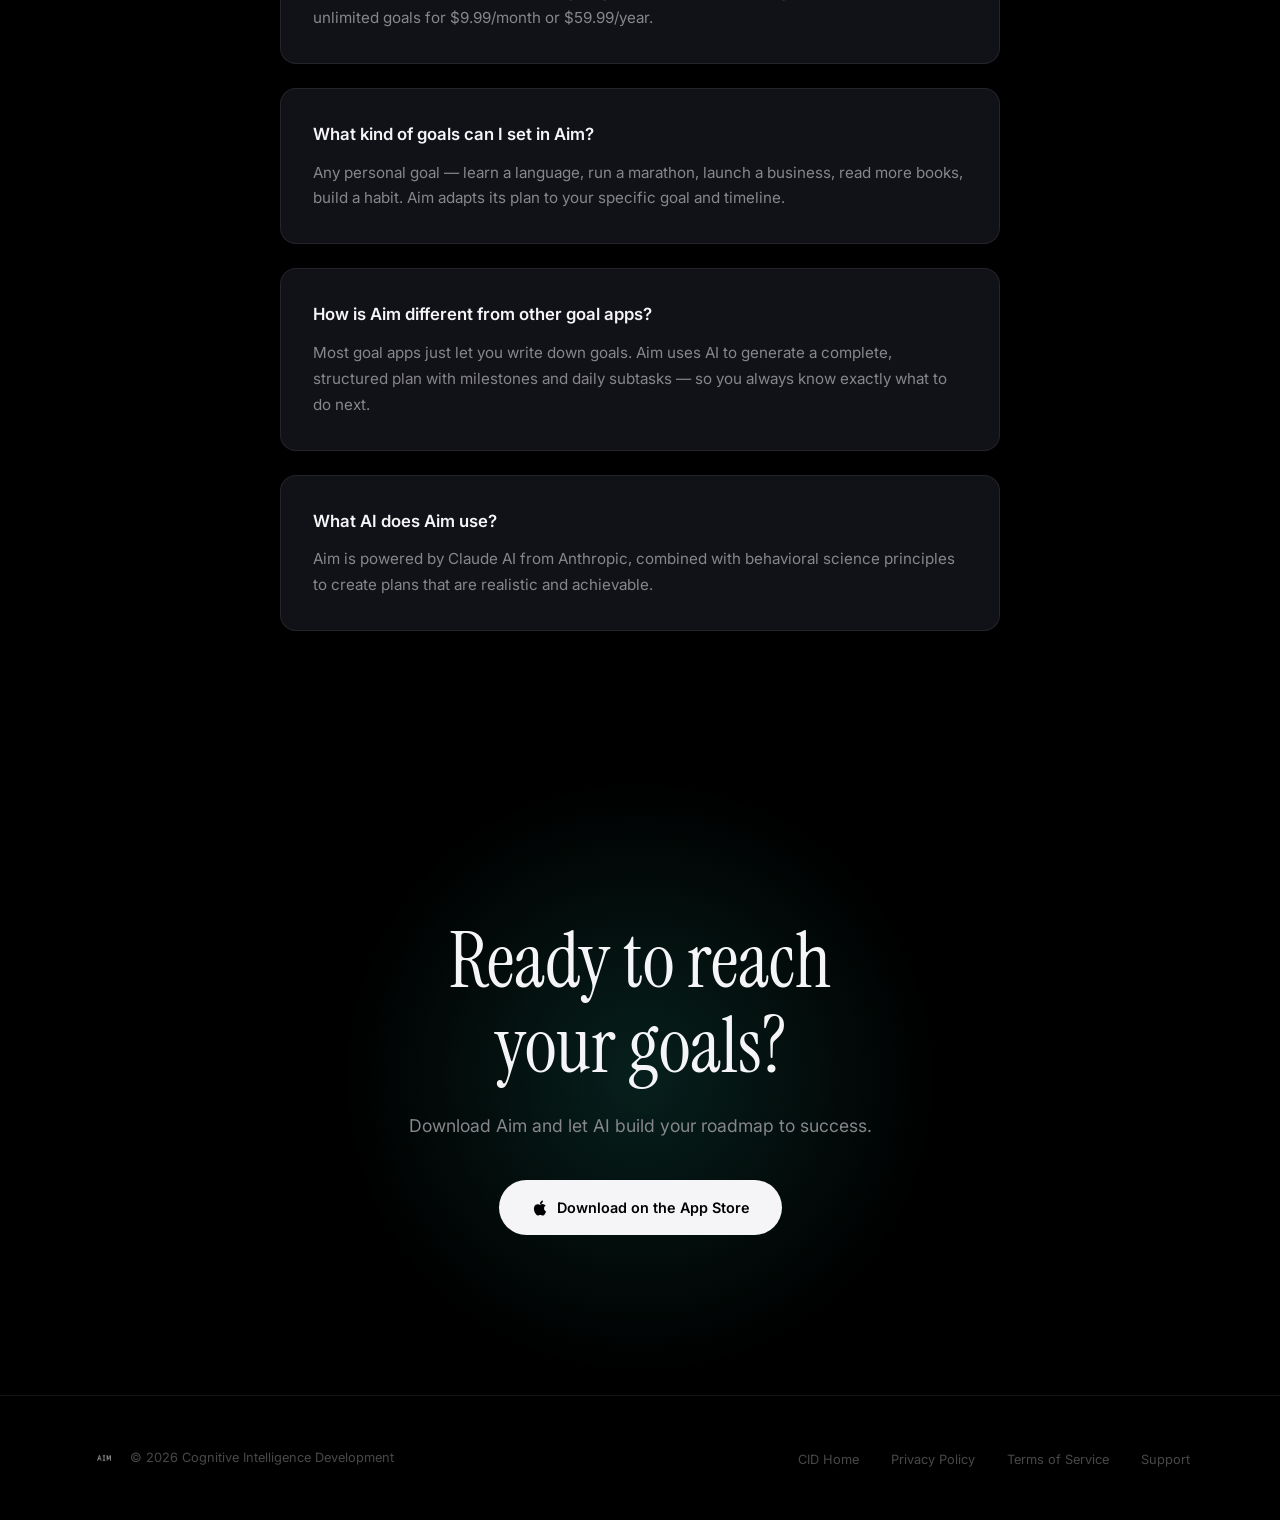
==== commit 996d039a: "SEO: canonicalize to apex domain, add structured data, complete sitemap - Fix canonical/og URLs site" ====
--- a/aim/index.html
+++ b/aim/index.html
@@ -6,21 +6,21 @@
     <title>Aim — AI Goal Planner & Daily Task Tracker App for iOS</title>
     <meta name="description" content="Aim is an AI-powered goal planning app that breaks your goals into personalized milestones and daily tasks. Set a goal, get a step-by-step plan, and track your progress. Free on iOS.">
     <meta name="keywords" content="AI goal planner, goal tracking app, AI task planner, milestone tracker, daily task app, goal setting app, iOS goal app, personal goal planner, AI productivity app">
-    <link rel="canonical" href="https://www.cogdev.ai/aim/">
+    <link rel="canonical" href="https://cogdev.ai/aim/">
 
     <!-- Open Graph -->
     <meta property="og:type" content="website">
-    <meta property="og:url" content="https://www.cogdev.ai/aim/">
+    <meta property="og:url" content="https://cogdev.ai/aim/">
     <meta property="og:title" content="Aim — AI Goal Planner & Daily Task Tracker">
     <meta property="og:description" content="Set any goal and let AI build your personalized roadmap. Aim breaks ambitions into milestones and daily tasks so you always know what to do next.">
-    <meta property="og:image" content="https://www.cogdev.ai/aim/images/og-image.png">
+    <meta property="og:image" content="https://cogdev.ai/aim/images/og-image.png">
     <meta property="og:site_name" content="Aim by CID">
 
     <!-- X (formerly Twitter) Card -->
     <meta name="twitter:card" content="summary_large_image">
     <meta name="twitter:title" content="Aim — AI Goal Planner & Daily Task Tracker">
     <meta name="twitter:description" content="Set any goal and let AI build your personalized roadmap. Milestones, daily tasks, and progress tracking — all powered by AI.">
-    <meta name="twitter:image" content="https://www.cogdev.ai/aim/images/og-image.png">
+    <meta name="twitter:image" content="https://cogdev.ai/aim/images/og-image.png">
 
     <!-- Structured Data -->
     <script type="application/ld+json">
@@ -50,7 +50,7 @@
       "author": {
         "@type": "Organization",
         "name": "Cognitive Intelligence Development",
-        "url": "https://www.cogdev.ai"
+        "url": "https://cogdev.ai"
       },
       "aggregateRating": {
         "@type": "AggregateRating",
